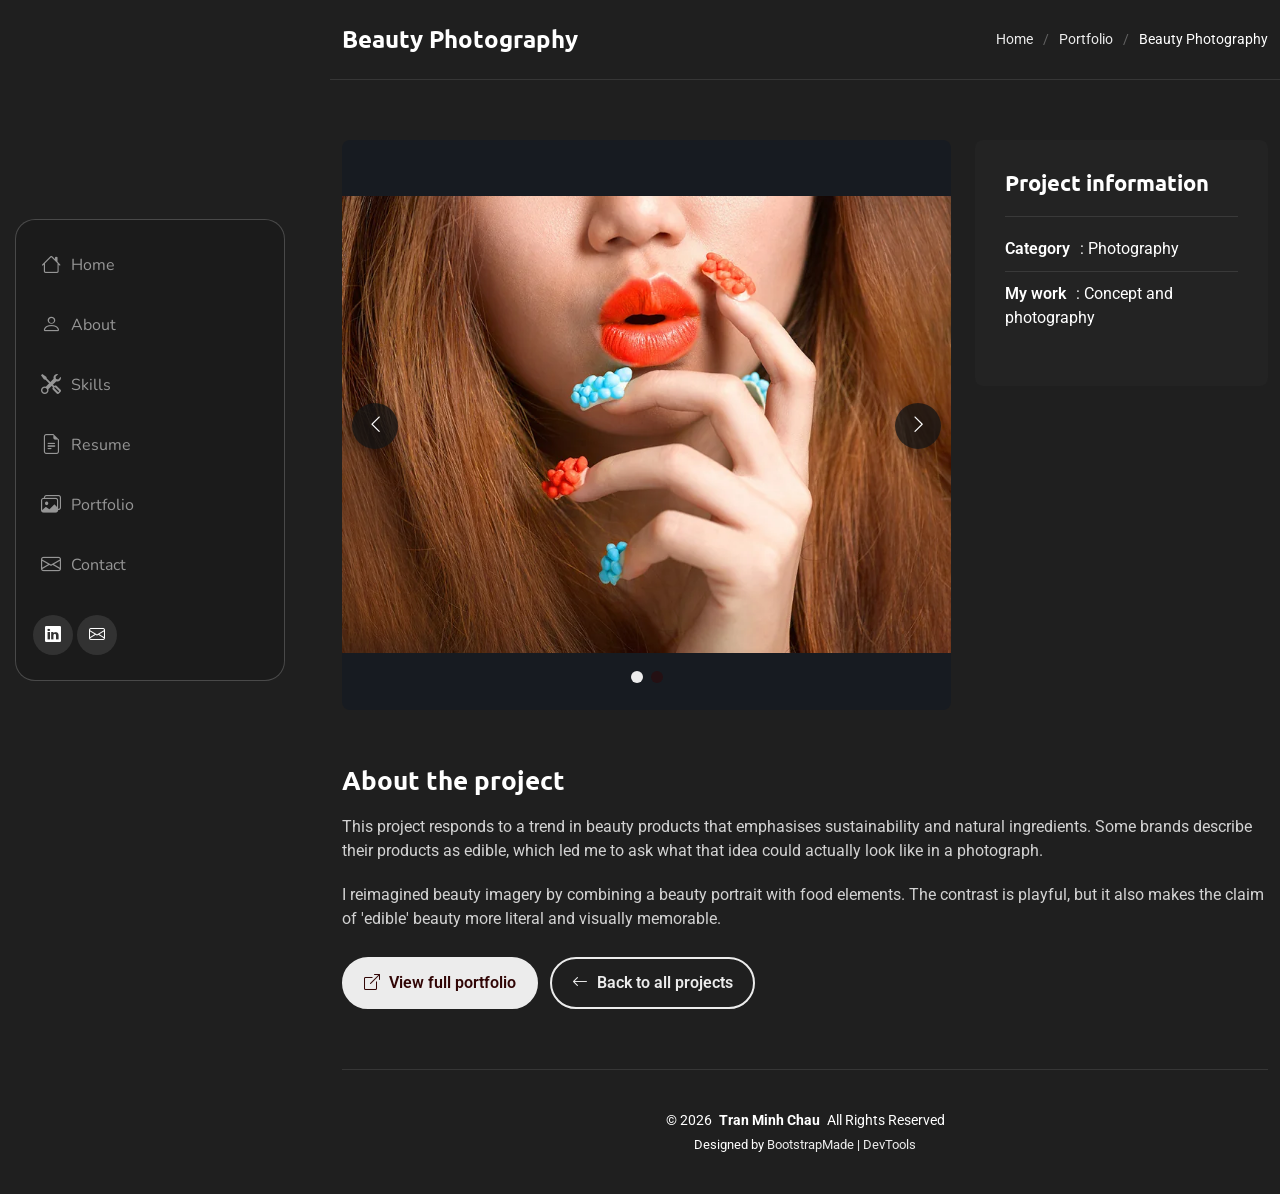
==== project-beauty-photography.html @ 6d49a843 "u" ====
<!DOCTYPE html>

<html lang="en"><head><meta charset="utf-8"/><meta content="width=device-width, initial-scale=1" name="viewport"/><meta charset="utf-8"/><meta content="width=device-width, initial-scale=1" name="viewport"/><meta content="Tran Minh Chau — multimedia specialist in video, audio, graphic design and photography." name="description"/><title>Beauty Photography | Tran Minh Chau</title><link href="assets/img/favicon-mc.svg" rel="icon" type="image/svg+xml"/><link href="https://fonts.googleapis.com" rel="preconnect"/><link crossorigin="" href="https://fonts.gstatic.com" rel="preconnect"/><link href="https://fonts.googleapis.com/css2?family=Roboto:wght@300;400;500;700&amp;family=Ubuntu:wght@400;500;700&amp;family=Nunito:wght@400;600;700;800&amp;display=swap" rel="stylesheet"/><link href="assets/vendor/bootstrap/css/bootstrap.min.css" rel="stylesheet"/><link href="assets/vendor/bootstrap-icons/bootstrap-icons.css" rel="stylesheet"/><link href="assets/vendor/aos/aos.css" rel="stylesheet"/><link href="assets/vendor/glightbox/css/glightbox.min.css" rel="stylesheet"/><link href="assets/vendor/swiper/swiper-bundle.min.css" rel="stylesheet"/><link href="assets/css/main.css" rel="stylesheet"/><style>.portfolio-details .portfolio-details-slider img{width:100%;height:min(62vw,570px);aspect-ratio:auto;object-fit:contain;background:#171b21}.portfolio-details .portfolio-info a{overflow-wrap:anywhere}.portfolio-details .project-video{position:relative;width:100%;aspect-ratio:16/9;border:0;border-radius:8px}.portfolio-details .project-actions{display:flex;flex-wrap:wrap;gap:12px;margin-top:26px}.portfolio-details .project-actions a{display:inline-flex;align-items:center;gap:9px;padding:12px 20px;border-radius:50px;border:2px solid var(--accent-color);font-weight:600}.portfolio-details .project-actions a:first-child{background:var(--accent-color);color:var(--contrast-color)}.portfolio-details .project-actions a:hover{transform:translateY(-2px)}.portfolio-details .portfolio-description{margin-top:30px}.portfolio-details .swiper-slide{text-align:center}.portfolio-details .swiper-pagination{position:relative;bottom:auto;margin-top:8px}.portfolio-details .portfolio-info h3{margin-bottom:10px}.page-title .breadcrumbs a{color:var(--accent-color)}</style><style>.portfolio-details .portfolio-details-slider .swiper-button-prev,.portfolio-details .portfolio-details-slider .swiper-button-next{width:46px;height:46px;border:0;border-radius:50%;background:rgba(20,20,20,.8);color:#fff;box-shadow:0 4px 16px rgba(0,0,0,.25);transition:background .2s ease,transform .2s ease}.portfolio-details .portfolio-details-slider .swiper-button-prev:hover,.portfolio-details .portfolio-details-slider .swiper-button-next:hover{background:var(--accent-color);color:var(--contrast-color);transform:scale(1.06)}.portfolio-details .portfolio-details-slider .swiper-button-prev:after,.portfolio-details .portfolio-details-slider .swiper-button-next:after{display:none}.portfolio-details .portfolio-details-slider .swiper-button-prev i,.portfolio-details .portfolio-details-slider .swiper-button-next i{font-size:1.2rem}.portfolio-details .portfolio-details-slider .swiper-button-prev:focus-visible,.portfolio-details .portfolio-details-slider .swiper-button-next:focus-visible{outline:3px solid var(--accent-color);outline-offset:3px}@media(max-width:575px){.portfolio-details .portfolio-details-slider .swiper-button-prev,.portfolio-details .portfolio-details-slider .swiper-button-next{width:38px;height:38px}}</style></head><body class="portfolio-details-page"><header class="header dark-background d-flex flex-column justify-content-center" id="header"><button aria-controls="navmenu" aria-expanded="false" aria-label="Open navigation menu" class="header-toggle d-xl-none bi bi-list" type="button"></button><div class="header-container d-flex flex-column align-items-start"><nav class="navmenu" id="navmenu"><ul><li><a href="index.html#hero"><i class="bi bi-house navicon"></i>Home</a></li><li><a href="index.html#about"><i class="bi bi-person navicon"></i>About</a></li><li><a href="index.html#skills"><i class="bi bi-tools navicon"></i>Skills</a></li><li><a href="index.html#resume"><i class="bi bi-file-earmark-text navicon"></i>Resume</a></li><li><a href="index.html#portfolio"><i class="bi bi-images navicon"></i>Portfolio</a></li><li><a href="index.html#contact"><i class="bi bi-envelope navicon"></i>Contact</a></li></ul></nav><div class="social-links text-center"><a aria-label="LinkedIn" href="https://www.linkedin.com/in/minh-chau-tran-593051b8" rel="noopener noreferrer" target="_blank"><i class="bi bi-linkedin"></i></a><a aria-label="Email" href="mailto:helentranmc@gmail.com"><i class="bi bi-envelope"></i></a></div></div></header><main class="main"><div class="page-title dark-background"><div class="container d-lg-flex justify-content-between align-items-center"><h1 class="mb-2 mb-lg-0">Beauty Photography</h1><nav aria-label="Breadcrumb" class="breadcrumbs"><ol><li><a href="index.html">Home</a></li><li><a href="index.html#portfolio">Portfolio</a></li><li class="current">Beauty Photography</li></ol></nav></div></div><section class="portfolio-details section" id="portfolio-details"><div class="container" data-aos="fade-up"><div class="row gy-4"><div class="col-lg-8"><div class="portfolio-details-slider swiper init-swiper"><script class="swiper-config" type="application/json">{"loop":true,"speed":650,"slidesPerView":1,"pagination":{"el":".swiper-pagination","type":"bullets","clickable":true},"autoplay":{"delay":4500,"disableOnInteraction":false,"pauseOnMouseEnter":true},"navigation":{"nextEl":".swiper-button-next","prevEl":".swiper-button-prev"}}</script><div class="swiper-wrapper align-items-center"><div class="swiper-slide"><img alt="Beauty Photography image 1" loading="lazy" src="assets/img/projects/details/beauty-1.webp"/></div><div class="swiper-slide"><img alt="Beauty Photography image 2" loading="lazy" src="assets/img/projects/details/beauty-2.webp"/></div></div><div class="swiper-pagination"></div><button aria-label="Previous image" class="swiper-button-prev" type="button"><i class="bi bi-chevron-left"></i></button><button aria-label="Next image" class="swiper-button-next" type="button"><i class="bi bi-chevron-right"></i></button></div></div><div class="col-lg-4"><div class="portfolio-info" data-aos="fade-left" data-aos-delay="150"><h3>Project information</h3><ul><li><strong>Category</strong>: Photography</li><li><strong>My work</strong>: Concept and photography</li></ul></div></div><div class="col-lg-12"><div class="portfolio-description" data-aos="fade-up"><h2>About the project</h2><p>This project responds to a trend in beauty products that emphasises sustainability and natural ingredients. Some brands describe their products as edible, which led me to ask what that idea could actually look like in a photograph.</p><p>I reimagined beauty imagery by combining a beauty portrait with food elements. The contrast is playful, but it also makes the claim of 'edible' beauty more literal and visually memorable.</p><div class="project-actions"><a href="https://canva.link/1own71dlj150bth" rel="noopener noreferrer" target="_blank"><i class="bi bi-box-arrow-up-right"></i>View full portfolio</a><a href="index.html#portfolio"><i class="bi bi-arrow-left"></i>Back to all projects</a></div></div></div></div></div></section></main><footer class="footer position-relative" id="footer"><div class="container"><div class="copyright text-center"><p>© <span id="year"></span> <strong class="px-1 sitename">Tran Minh Chau</strong> <span>All Rights Reserved</span></p></div><div class="credits">Designed by <a href="https://bootstrapmade.com/" rel="noopener noreferrer" target="_blank">BootstrapMade</a> | <a href="https://bootstrapmade.com/tools/" rel="noopener noreferrer" target="_blank">DevTools</a></div></div></footer><a class="scroll-top d-flex align-items-center justify-content-center" href="#" id="scroll-top"><i class="bi bi-arrow-up-short"></i></a><div id="preloader"></div><script src="assets/vendor/bootstrap/js/bootstrap.bundle.min.js"></script><script src="assets/vendor/aos/aos.js"></script><script src="assets/vendor/typed.js/typed.umd.js"></script><script src="assets/vendor/purecounter/purecounter_vanilla.js"></script><script src="assets/vendor/waypoints/noframework.waypoints.js"></script><script src="assets/vendor/glightbox/js/glightbox.min.js"></script><script src="assets/vendor/imagesloaded/imagesloaded.pkgd.min.js"></script><script src="assets/vendor/isotope-layout/isotope.pkgd.min.js"></script><script src="assets/vendor/swiper/swiper-bundle.min.js"></script><script src="assets/js/main.js"></script><script>document.getElementById('year').textContent=new Date().getFullYear()</script></body></html>
---- assets/css/main.css ----
/**
* Template Name: SnapFolio
* Template URL: https://bootstrapmade.com/snapfolio-bootstrap-portfolio-template/
* Updated: Jul 21 2025 with Bootstrap v5.3.7
* Author: BootstrapMade.com
* License: https://bootstrapmade.com/license/
*/

/*--------------------------------------------------------------
# Font & Color Variables
# Help: https://bootstrapmade.com/color-system/
--------------------------------------------------------------*/
/* Fonts */
:root {
  --default-font: "Roboto",  system-ui, -apple-system, "Segoe UI", Roboto, "Helvetica Neue", Arial, "Noto Sans", "Liberation Sans", sans-serif, "Apple Color Emoji", "Segoe UI Emoji", "Segoe UI Symbol", "Noto Color Emoji";
  --heading-font: "Ubuntu",  sans-serif;
  --nav-font: "Nunito",  sans-serif;
}

/* Global Colors - The following color variables are used throughout the website. Updating them here will change the color scheme of the entire website */
:root { 
  --background-color: #1f1f1f; /* Background color for the entire website, including individual sections */
  --default-color: #ffffff; /* Default color used for the majority of the text content across the entire website */
  --heading-color: #ffffff; /* Color for headings, subheadings and title throughout the website */
  --accent-color: #ececec; /* Accent color that represents your brand on the website. It's used for buttons, links, and other elements that need to stand out */
  --surface-color: #232323; /* The surface color is used as a background of boxed elements within sections, such as cards, icon boxes, or other elements that require a visual separation from the global background. */
  --contrast-color: #310606; /* Contrast color for text, ensuring readability against backgrounds of accent, heading, or default colors. */
}

/* Nav Menu Colors - The following color variables are used specifically for the navigation menu. They are separate from the global colors to allow for more customization options */
:root {
  --nav-color: rgba(236, 236, 236, 0.59);  /* The default color of the main navmenu links */
  --nav-hover-color: #ffffff; /* Applied to main navmenu links when they are hovered over or active */
  --nav-mobile-background-color: #393939; /* Used as the background color for mobile navigation menu */
  --nav-dropdown-background-color: #393939; /* Used as the background color for dropdown items that appear when hovering over primary navigation items */
  --nav-dropdown-color: #ffffff; /* Used for navigation links of the dropdown items in the navigation menu. */
  --nav-dropdown-hover-color: #ececec; /* Similar to --nav-hover-color, this color is applied to dropdown navigation links when they are hovered over. */
}

/* Color Presets - These classes override global colors when applied to any section or element, providing reuse of the sam color scheme. */

.light-background {
  --background-color: #2c2c2c;
  --surface-color: #323232;
}

.dark-background {
  --background-color: #040b14;
  --default-color: #ffffff;
  --heading-color: #ffffff;
  --surface-color: #151f2b;
  --contrast-color: #ffffff;
}

/* Smooth scroll */
:root {
  scroll-behavior: smooth;
}

/*--------------------------------------------------------------
# General Styling & Shared Classes
--------------------------------------------------------------*/
body {
  color: var(--default-color);
  background-color: var(--background-color);
  font-family: var(--default-font);
}

a {
  color: var(--accent-color);
  text-decoration: none;
  transition: 0.3s;
}

a:hover {
  color: color-mix(in srgb, var(--accent-color), transparent 25%);
  text-decoration: none;
}

h1,
h2,
h3,
h4,
h5,
h6 {
  color: var(--heading-color);
  font-family: var(--heading-font);
}

/* PHP Email Form Messages
------------------------------*/
.php-email-form .error-message {
  display: none;
  background: #df1529;
  color: #ffffff;
  text-align: left;
  padding: 15px;
  margin-bottom: 24px;
  font-weight: 600;
}

.php-email-form .sent-message {
  display: none;
  color: #ffffff;
  background: #059652;
  text-align: center;
  padding: 15px;
  margin-bottom: 24px;
  font-weight: 600;
}

.php-email-form .loading {
  display: none;
  background: var(--surface-color);
  text-align: center;
  padding: 15px;
  margin-bottom: 24px;
}

.php-email-form .loading:before {
  content: "";
  display: inline-block;
  border-radius: 50%;
  width: 24px;
  height: 24px;
  margin: 0 10px -6px 0;
  border: 3px solid var(--accent-color);
  border-top-color: var(--surface-color);
  animation: php-email-form-loading 1s linear infinite;
}

@keyframes php-email-form-loading {
  0% {
    transform: rotate(0deg);
  }

  100% {
    transform: rotate(360deg);
  }
}

/*--------------------------------------------------------------
# Global Header
--------------------------------------------------------------*/
.header {
  --background-color: #1b1b1b;
  --contrast-color: #444444;
  color: var(--default-color);
  position: fixed;
  top: 0;
  left: 0;
  bottom: 0;
  padding: 0 15px;
  width: 300px;
  transition: all ease-in-out 0.3s;
  overflow-y: auto;
  z-index: 997;
}

.header .header-container {
  border-radius: 20px;
  padding: 15px;
  background-color: var(--background-color);
  border: 1px solid color-mix(in srgb, var(--default-color), transparent 80%);
}

.header .social-links {
  margin: 0 0 10px 0;
}

.header .social-links a {
  font-size: 16px;
  display: inline-flex;
  align-items: center;
  justify-content: center;
  background: color-mix(in srgb, var(--default-color), transparent 90%);
  color: var(--default-color);
  margin: 0 2px;
  border-radius: 50%;
  text-align: center;
  width: 40px;
  height: 40px;
  transition: 0.3s;
}

.header .social-links a:hover {
  color: var(--contrast-color);
  background: var(--accent-color);
}

@media (min-width: 1200px) {

  .header~main,
  .header~#footer {
    margin-left: 330px;
  }
}

@media (max-width: 1199px) {
  .header {
    left: -100%;
  }
}

.header.header-show {
  left: 0;
}

.header .header-toggle {
  color: var(--contrast-color);
  background-color: var(--accent-color);
  font-size: 22px;
  display: flex;
  align-items: center;
  justify-content: center;
  width: 40px;
  height: 40px;
  border-radius: 50%;
  cursor: pointer;
  position: fixed;
  top: 15px;
  right: 15px;
  z-index: 9999;
  transition: background-color 0.3s;
}

.header .header-toggle:hover {
  color: var(--contrast-color);
  background-color: color-mix(in srgb, var(--accent-color) 90%, white 15%);
}

/*--------------------------------------------------------------
# Navigation Menu
--------------------------------------------------------------*/
.mobile-nav-toggle {
  display: none;
}

.navmenu {
  padding: 0;
  z-index: 9997;
  width: 100%;
}

.navmenu ul {
  list-style: none;
  padding: 0 0 20px 0;
  margin: 0;
}

.navmenu a,
.navmenu a:focus {
  color: var(--nav-color);
  padding: 15px 10px;
  font-family: var(--nav-font);
  font-size: 16px;
  font-weight: 400;
  display: flex;
  align-items: center;
  white-space: nowrap;
  transition: 0.3s;
  width: 100%;
}

.navmenu a .navicon,
.navmenu a:focus .navicon {
  font-size: 20px;
  margin-right: 10px;
}

.navmenu a .toggle-dropdown,
.navmenu a:focus .toggle-dropdown {
  font-size: 12px;
  line-height: 0;
  margin-left: auto;
  width: 30px;
  height: 30px;
  display: flex;
  align-items: center;
  justify-content: center;
  border-radius: 50%;
  transition: 0.3s;
  flex-shrink: 0;
  background-color: color-mix(in srgb, var(--accent-color), transparent 90%);
}

.navmenu a .toggle-dropdown:hover,
.navmenu a:focus .toggle-dropdown:hover {
  background-color: var(--accent-color);
  color: var(--contrast-color);
}

.navmenu a:hover,
.navmenu .active,
.navmenu .active:focus {
  color: var(--nav-hover-color);
}

.navmenu a:hover .navicon,
.navmenu .active .navicon,
.navmenu .active:focus .navicon {
  color: var(--accent-color);
}

.navmenu .active .toggle-dropdown,
.navmenu .active:focus .toggle-dropdown {
  background-color: var(--accent-color);
  color: var(--contrast-color);
  transform: rotate(180deg);
}

.navmenu .dropdown {
  display: block;
}

.navmenu .dropdown a,
.navmenu .dropdown a:focus {
  color: --nav-dropdown-color;
}

.navmenu .dropdown a:hover,
.navmenu .dropdown .active,
.navmenu .dropdown .active:focus {
  color: var(--nav-dropdown-hover-color);
}

.navmenu .dropdown ul {
  position: static;
  display: none;
  z-index: 99;
  padding: 5px 10px;
  margin: 5px 10px;
  background-color: var(--nav-dropdown-background-color);
  border: 1px solid color-mix(in srgb, var(--default-color), transparent 90%);
  box-shadow: none;
  transition: all 0.5s ease-in-out;
}

.navmenu .dropdown ul ul {
  background-color: rgba(33, 37, 41, 0.1);
}

.navmenu .dropdown>.dropdown-active {
  display: block;
  background-color: rgba(33, 37, 41, 0.03);
}

/*--------------------------------------------------------------
# Global Footer
--------------------------------------------------------------*/
.footer {
  color: var(--default-color);
  background-color: var(--background-color);
  font-size: 14px;
  padding: 0 0 40px 0;
  position: relative;
}

.footer .copyright {
  padding-top: 40px;
  border-top: 1px solid color-mix(in srgb, var(--default-color), transparent 90%);
}

.footer .copyright p {
  margin-bottom: 0;
}

.footer .credits {
  margin-top: 4px;
  font-size: 13px;
  text-align: center;
}

/*--------------------------------------------------------------
# Preloader
--------------------------------------------------------------*/
#preloader {
  position: fixed;
  inset: 0;
  z-index: 999999;
  overflow: hidden;
  background: var(--background-color);
  transition: all 0.6s ease-out;
}

#preloader:before {
  content: "";
  position: fixed;
  top: calc(50% - 30px);
  left: calc(50% - 30px);
  border: 6px solid #ffffff;
  border-color: var(--accent-color) transparent var(--accent-color) transparent;
  border-radius: 50%;
  width: 60px;
  height: 60px;
  animation: animate-preloader 1.5s linear infinite;
}

@keyframes animate-preloader {
  0% {
    transform: rotate(0deg);
  }

  100% {
    transform: rotate(360deg);
  }
}

/*--------------------------------------------------------------
# Scroll Top Button
--------------------------------------------------------------*/
.scroll-top {
  position: fixed;
  visibility: hidden;
  opacity: 0;
  right: 15px;
  bottom: -15px;
  z-index: 99999;
  background-color: var(--accent-color);
  width: 44px;
  height: 44px;
  border-radius: 50px;
  transition: all 0.4s;
}

.scroll-top i {
  font-size: 24px;
  color: var(--contrast-color);
  line-height: 0;
}

.scroll-top:hover {
  background-color: color-mix(in srgb, var(--accent-color), transparent 20%);
  color: var(--contrast-color);
}

.scroll-top.active {
  visibility: visible;
  opacity: 1;
  bottom: 15px;
}

/*--------------------------------------------------------------
# Disable aos animation delay on mobile devices
--------------------------------------------------------------*/
@media screen and (max-width: 768px) {
  [data-aos-delay] {
    transition-delay: 0 !important;
  }
}

/*--------------------------------------------------------------
# Global Page Titles & Breadcrumbs
--------------------------------------------------------------*/
.page-title {
  color: var(--default-color);
  padding: 25px 0 0 0;
  position: relative;
}

.page-title .container {
  border-bottom: 1px solid color-mix(in srgb, var(--default-color), transparent 90%);
  padding-bottom: 25px;
}

.page-title h1 {
  font-size: 24px;
  font-weight: 700;
}

.page-title .breadcrumbs ol {
  display: flex;
  flex-wrap: wrap;
  list-style: none;
  padding: 0;
  margin: 0;
  font-size: 14px;
  font-weight: 400;
}

.page-title .breadcrumbs ol li+li {
  padding-left: 10px;
}

.page-title .breadcrumbs ol li+li::before {
  content: "/";
  display: inline-block;
  padding-right: 10px;
  color: color-mix(in srgb, var(--default-color), transparent 70%);
}

/*--------------------------------------------------------------
# Global Sections
--------------------------------------------------------------*/
section,
.section {
  color: var(--default-color);
  background-color: var(--background-color);
  padding: 60px 0;
  overflow: clip;
}

/*--------------------------------------------------------------
# Global Section Titles
--------------------------------------------------------------*/
.section-title {
  text-align: center;
  padding-bottom: 60px;
  position: relative;
}

.section-title h2 {
  font-size: 32px;
  font-weight: 700;
  position: relative;
}

.section-title h2:before,
.section-title h2:after {
  content: "";
  width: 50px;
  height: 2px;
  background: var(--accent-color);
  display: inline-block;
}

.section-title h2:before {
  margin: 0 15px 10px 0;
}

.section-title h2:after {
  margin: 0 0 10px 15px;
}

.section-title p {
  margin-bottom: 0;
}

/*--------------------------------------------------------------
# Hero Section
--------------------------------------------------------------*/
.hero {
  min-height: 100vh;
  position: relative;
  overflow: hidden;
  display: flex;
  align-items: center;
}

.hero .background-elements {
  position: absolute;
  top: 0;
  left: 0;
  width: 100%;
  height: 100%;
  z-index: 1;
  overflow: hidden;
}

.hero .background-elements .bg-circle {
  position: absolute;
  border-radius: 50%;
  background: linear-gradient(45deg, color-mix(in srgb, var(--accent-color), transparent 90%), color-mix(in srgb, var(--accent-color), transparent 95%));
  animation: float 6s ease-in-out infinite;
}

.hero .background-elements .bg-circle.circle-1 {
  width: 300px;
  height: 300px;
  top: 10%;
  right: 10%;
  animation-delay: 0s;
}

.hero .background-elements .bg-circle.circle-2 {
  width: 200px;
  height: 200px;
  bottom: 20%;
  left: 5%;
  animation-delay: 2s;
}

.hero .hero-content {
  position: relative;
  width: 100%;
  z-index: 2;
}

.hero .container {
  position: relative;
  z-index: 3;
}

.hero .hero-text h1 {
  font-size: 72px;
  font-weight: 800;
  line-height: 1.1;
  margin-bottom: 15px;
  color: var(--heading-color);
}

.hero .hero-text h1 .accent-text {
  color: var(--accent-color);
  position: relative;
}

.hero .hero-text h1 .accent-text::after {
  content: "";
  position: absolute;
  bottom: -5px;
  left: 0;
  width: 100%;
  height: 3px;
  background: linear-gradient(90deg, var(--accent-color), color-mix(in srgb, var(--accent-color), transparent 50%));
}

.hero .hero-text h2 {
  font-size: 32px;
  font-weight: 600;
  color: var(--heading-color);
  margin-bottom: 10px;
}

.hero .hero-text .lead {
  font-size: 24px;
  margin-bottom: 20px;
  color: var(--default-color);
}

.hero .hero-text .lead span {
  color: var(--accent-color);
  font-weight: 600;
  border-bottom: 2px solid var(--accent-color);
  padding-bottom: 2px;
}

.hero .hero-text .description {
  font-size: 18px;
  line-height: 1.6;
  color: color-mix(in srgb, var(--default-color), transparent 20%);
  margin-bottom: 40px;
  max-width: 500px;
}

.hero .hero-actions {
  display: flex;
  gap: 20px;
  margin-bottom: 40px;
  flex-wrap: wrap;
}

.hero .hero-actions .btn {
  padding: 14px 30px;
  font-size: 16px;
  font-weight: 600;
  border-radius: 50px;
  text-decoration: none;
  transition: all 0.3s ease;
  border: 2px solid;
}

.hero .hero-actions .btn.btn-primary {
  background-color: var(--accent-color);
  color: var(--contrast-color);
  border-color: var(--accent-color);
}

.hero .hero-actions .btn.btn-primary:hover {
  background-color: color-mix(in srgb, var(--accent-color), black 10%);
  transform: translateY(-2px);
  box-shadow: 0 8px 25px color-mix(in srgb, var(--accent-color), transparent 70%);
}

.hero .hero-actions .btn.btn-outline {
  background-color: transparent;
  color: var(--accent-color);
  border-color: var(--accent-color);
}

.hero .hero-actions .btn.btn-outline:hover {
  background-color: var(--accent-color);
  color: var(--contrast-color);
  transform: translateY(-2px);
}

.hero .social-links {
  display: flex;
  gap: 20px;
}

.hero .social-links a {
  width: 50px;
  height: 50px;
  display: flex;
  align-items: center;
  justify-content: center;
  background-color: var(--surface-color);
  color: color-mix(in srgb, var(--default-color), transparent 40%);
  border-radius: 50%;
  font-size: 20px;
  transition: all 0.3s ease;
}

.hero .social-links a:hover {
  color: var(--contrast-color);
  background-color: var(--accent-color);
  transform: translateY(-3px);
  box-shadow: 0 8px 25px color-mix(in srgb, var(--accent-color), transparent 70%);
}

.hero .hero-visual {
  display: flex;
  justify-content: center;
  align-items: center;
  height: 100%;
}

.hero .hero-visual .profile-container {
  position: relative;
  width: 400px;
  height: 400px;
}

.hero .hero-visual .profile-container .profile-background {
  position: absolute;
  top: 15px;
  left: 15px;
  width: 100%;
  height: 100%;
  background: color-mix(in srgb, var(--accent-color), transparent 90%);
  border-radius: 30px;
  z-index: 1;
}

.hero .hero-visual .profile-container .profile-image {
  position: relative;
  width: 100%;
  height: 100%;
  object-fit: cover;
  border-radius: 30px;
  z-index: 2;
}

@keyframes float {

  0%,
  100% {
    transform: translateY(0px);
  }

  50% {
    transform: translateY(-20px);
  }
}

@keyframes floatIcon {

  0%,
  100% {
    transform: translateY(0px) rotate(0deg);
  }

  50% {
    transform: translateY(-10px) rotate(5deg);
  }
}

@media (max-width: 992px) {
  .hero .hero-text {
    text-align: center;
    margin-bottom: 50px;
  }

  .hero .hero-text h1 {
    font-size: 56px;
  }

  .hero .hero-text h2 {
    font-size: 28px;
  }

  .hero .hero-text .lead {
    font-size: 20px;
  }

  .hero .hero-visual .profile-container {
    width: 350px;
    height: 350px;
  }
}

@media (max-width: 768px) {
  .hero .hero-text h1 {
    font-size: 42px;
  }

  .hero .hero-text h2 {
    font-size: 24px;
  }

  .hero .hero-text .lead {
    font-size: 18px;
  }

  .hero .hero-text .description {
    font-size: 16px;
  }

  .hero .hero-actions {
    justify-content: center;
  }

  .hero .hero-actions .btn {
    padding: 12px 25px;
    font-size: 14px;
  }

  .hero .hero-visual .profile-container {
    width: 300px;
    height: 300px;
  }

  .hero .background-elements .bg-circle.circle-1 {
    width: 200px;
    height: 200px;
  }

  .hero .background-elements .bg-circle.circle-2 {
    width: 150px;
    height: 150px;
  }

  .hero .background-elements .bg-circle.circle-3 {
    width: 100px;
    height: 100px;
  }
}

/*--------------------------------------------------------------
# About Section
--------------------------------------------------------------*/
.about .profile-card {
  background: linear-gradient(135deg, var(--surface-color) 0%, color-mix(in srgb, var(--surface-color), var(--accent-color) 5%) 100%);
  border-radius: 2rem;
  padding: 2.5rem;
  text-align: center;
  box-shadow: 0 20px 40px rgba(0, 0, 0, 0.08);
  border: 1px solid color-mix(in srgb, var(--accent-color), transparent 90%);
  position: relative;
  overflow: hidden;
}

.about .profile-card::before {
  content: "";
  position: absolute;
  top: 0;
  left: 0;
  right: 0;
  height: 4px;
  background: linear-gradient(90deg, var(--accent-color), color-mix(in srgb, var(--accent-color), var(--heading-color) 30%));
}

@media (max-width: 991px) {
  .about .profile-card {
    margin-bottom: 3rem;
  }
}

.about .profile-header {
  position: relative;
  margin-bottom: 2rem;
}

.about .profile-header .profile-image {
  width: 160px;
  height: 160px;
  margin: 0 auto 1.5rem;
  border-radius: 50%;
  overflow: hidden;
  border: 4px solid var(--accent-color);
  box-shadow: 0 10px 30px rgba(0, 0, 0, 0.15);
}

.about .profile-header .profile-image img {
  width: 100%;
  height: 100%;
  object-fit: cover;
}

.about .profile-header .profile-badge {
  position: absolute;
  bottom: 20px;
  right: calc(50% - 65px);
  width: 32px;
  height: 32px;
  background-color: var(--accent-color);
  border-radius: 50%;
  display: flex;
  align-items: center;
  justify-content: center;
  border: 3px solid var(--surface-color);
}

.about .profile-header .profile-badge i {
  color: var(--contrast-color);
  font-size: 14px;
}

.about .profile-content h3 {
  font-size: 1.5rem;
  font-weight: 700;
  margin-bottom: 0.5rem;
  color: var(--heading-color);
}

.about .profile-content .profession {
  color: var(--accent-color);
  font-weight: 500;
  margin-bottom: 2rem;
}

.about .contact-links {
  display: flex;
  flex-direction: column;
  gap: 1rem;
}

.about .contact-links .contact-item {
  display: flex;
  align-items: center;
  gap: 0.75rem;
  padding: 0.75rem 1rem;
  background-color: color-mix(in srgb, var(--surface-color), var(--background-color) 50%);
  border-radius: 0.75rem;
  text-decoration: none;
  color: var(--default-color);
  transition: all 0.3s;
  border: 1px solid color-mix(in srgb, var(--default-color), transparent 90%);
}

.about .contact-links .contact-item:hover {
  background-color: var(--accent-color);
  color: var(--contrast-color);
  transform: translateY(-2px);
  box-shadow: 0 5px 20px color-mix(in srgb, var(--accent-color), transparent 70%);
}

.about .contact-links .contact-item i {
  font-size: 1rem;
  width: 18px;
}

.about .about-content {
  padding-left: 3rem;
}

@media (max-width: 991px) {
  .about .about-content {
    padding-left: 0;
  }
}

.about .about-content .section-header {
  margin-bottom: 2rem;
}

.about .about-content .section-header .badge-text {
  display: inline-block;
  background: linear-gradient(135deg, var(--accent-color), color-mix(in srgb, var(--accent-color), var(--heading-color) 20%));
  color: var(--contrast-color);
  padding: 0.5rem 1.5rem;
  border-radius: 2rem;
  font-size: 0.875rem;
  font-weight: 600;
  letter-spacing: 0.5px;
  margin-bottom: 1.5rem;
}

.about .about-content .section-header h2 {
  font-size: 2.25rem;
  font-weight: 700;
  line-height: 1.3;
  margin: 0;
}

@media (max-width: 768px) {
  .about .about-content .section-header h2 {
    font-size: 1.875rem;
  }
}

.about .about-content .description {
  margin-bottom: 2.5rem;
}

.about .about-content .description p {
  font-size: 1.1rem;
  line-height: 1.7;
  color: color-mix(in srgb, var(--default-color), transparent 20%);
  margin-bottom: 1.5rem;
}

.about .about-content .description p:last-child {
  margin-bottom: 0;
}

.about .stats-grid {
  display: grid;
  grid-template-columns: repeat(3, 1fr);
  gap: 2rem;
  margin-bottom: 2.5rem;
  padding: 2rem;
  background-color: var(--surface-color);
  border-radius: 1.5rem;
  box-shadow: 0 10px 30px rgba(0, 0, 0, 0.05);
}

@media (max-width: 768px) {
  .about .stats-grid {
    grid-template-columns: 1fr;
    gap: 1.5rem;
    text-align: center;
  }
}

.about .stats-grid .stat-item {
  text-align: center;
}

.about .stats-grid .stat-item .stat-number {
  font-size: 2rem;
  font-weight: 700;
  color: var(--accent-color);
  display: block;
  margin-bottom: 0.5rem;
}

.about .stats-grid .stat-item .stat-label {
  font-size: 0.875rem;
  color: color-mix(in srgb, var(--default-color), transparent 40%);
  font-weight: 500;
}

.about .details-grid {
  margin-bottom: 2.5rem;
}

.about .details-grid .detail-row {
  display: grid;
  grid-template-columns: 1fr 1fr;
  gap: 2rem;
  margin-bottom: 1.5rem;
}

@media (max-width: 768px) {
  .about .details-grid .detail-row {
    grid-template-columns: 1fr;
    gap: 1rem;
  }
}

.about .details-grid .detail-row:last-child {
  margin-bottom: 0;
}

.about .details-grid .detail-item .detail-label {
  display: block;
  font-size: 0.875rem;
  color: color-mix(in srgb, var(--default-color), transparent 50%);
  margin-bottom: 0.5rem;
  font-weight: 500;
}

.about .details-grid .detail-item .detail-value {
  display: block;
  font-weight: 600;
  color: var(--heading-color);
  font-size: 1rem;
}

.about .cta-section {
  display: flex;
  gap: 1rem;
  flex-wrap: wrap;
}

.about .cta-section .btn {
  padding: 0.875rem 2rem;
  border-radius: 0.75rem;
  font-weight: 600;
  text-decoration: none;
  transition: all 0.3s;
  display: inline-flex;
  align-items: center;
  gap: 0.5rem;
  border: 2px solid transparent;
}

.about .cta-section .btn.btn-primary {
  background-color: var(--accent-color);
  color: var(--contrast-color);
}

.about .cta-section .btn.btn-primary:hover {
  background-color: color-mix(in srgb, var(--accent-color), black 15%);
  transform: translateY(-2px);
  box-shadow: 0 10px 30px color-mix(in srgb, var(--accent-color), transparent 60%);
}

.about .cta-section .btn.btn-outline {
  background-color: transparent;
  color: var(--default-color);
  border-color: color-mix(in srgb, var(--default-color), transparent 70%);
}

.about .cta-section .btn.btn-outline:hover {
  border-color: var(--accent-color);
  transform: translateY(-2px);
}

/*--------------------------------------------------------------
# Stats Section
--------------------------------------------------------------*/
.stats .stats-wrapper {
  display: grid;
  grid-template-columns: repeat(4, 1fr);
  gap: 20px;
}

@media (max-width: 992px) {
  .stats .stats-wrapper {
    grid-template-columns: repeat(2, 1fr);
  }
}

@media (max-width: 576px) {
  .stats .stats-wrapper {
    grid-template-columns: 1fr;
  }
}

.stats .stats-item {
  background: linear-gradient(135deg, color-mix(in srgb, var(--surface-color), transparent 5%), var(--surface-color));
  border-radius: 15px;
  padding: 40px 20px;
  text-align: center;
  position: relative;
  transition: transform 0.3s ease, box-shadow 0.3s ease;
  box-shadow: 0 10px 30px rgba(0, 0, 0, 0.05);
  overflow: hidden;
}

.stats .stats-item:hover {
  transform: translateY(-10px);
  box-shadow: 0 15px 35px rgba(0, 0, 0, 0.1);
}

.stats .stats-item:hover .icon-wrapper {
  transform: scale(1.1);
}

.stats .stats-item:nth-child(1) .icon-wrapper {
  background-color: color-mix(in srgb, var(--accent-color), transparent 85%);
}

.stats .stats-item:nth-child(1) .icon-wrapper i {
  color: color-mix(in srgb, var(--accent-color), transparent 10%);
}

.stats .stats-item:nth-child(2) .icon-wrapper {
  background-color: color-mix(in srgb, #ff7e00, transparent 85%);
}

.stats .stats-item:nth-child(2) .icon-wrapper i {
  color: color-mix(in srgb, #ff7e00, transparent 10%);
}

.stats .stats-item:nth-child(3) .icon-wrapper {
  background-color: color-mix(in srgb, #00c875, transparent 85%);
}

.stats .stats-item:nth-child(3) .icon-wrapper i {
  color: color-mix(in srgb, #00c875, transparent 10%);
}

.stats .stats-item:nth-child(4) .icon-wrapper {
  background-color: color-mix(in srgb, #e83e8c, transparent 85%);
}

.stats .stats-item:nth-child(4) .icon-wrapper i {
  color: color-mix(in srgb, #e83e8c, transparent 10%);
}

.stats .stats-item .icon-wrapper {
  width: 80px;
  height: 80px;
  border-radius: 50%;
  display: flex;
  align-items: center;
  justify-content: center;
  margin: 0 auto 20px;
  transition: transform 0.3s ease;
}

.stats .stats-item .icon-wrapper i {
  font-size: 36px;
}

.stats .stats-item span {
  display: block;
  font-size: 48px;
  font-weight: 700;
  color: var(--heading-color);
  margin-bottom: 10px;
  line-height: 1;
  font-family: var(--heading-font);
}

.stats .stats-item p {
  color: var(--default-color);
  font-size: 18px;
  margin: 0;
  font-weight: 500;
  font-family: var(--heading-font);
  opacity: 0.8;
}

/*--------------------------------------------------------------
# Skills Section
--------------------------------------------------------------*/
.skills .skills-category {
  background-color: var(--surface-color);
  padding: 30px;
  border-radius: 8px;
  box-shadow: 0 0 20px rgba(0, 0, 0, 0.05);
  height: 100%;
  transition: transform 0.3s;
}

.skills .skills-category:hover {
  transform: translateY(-5px);
}

.skills .skills-category h3 {
  font-size: 24px;
  margin-bottom: 25px;
  position: relative;
  padding-bottom: 15px;
}

.skills .skills-category h3:after {
  content: "";
  position: absolute;
  bottom: 0;
  left: 0;
  width: 50px;
  height: 2px;
  background-color: var(--accent-color);
}

.skills .skill-item {
  margin-bottom: 25px;
}

.skills .skill-item:last-child {
  margin-bottom: 0;
}

.skills .skill-item h4 {
  font-size: 16px;
  margin-bottom: 8px;
}

.skills .skill-item .skill-percentage {
  font-size: 14px;
  color: color-mix(in srgb, var(--heading-color), transparent 30%);
}

.skills .skill-item .progress {
  height: 8px;
  background-color: color-mix(in srgb, var(--accent-color), transparent 90%);
  border-radius: 20px;
  overflow: hidden;
  position: relative;
}

.skills .skill-item .progress .progress-bar {
  background-color: var(--accent-color);
  transition: width 1.5s ease-in-out;
  width: 0;
  height: 100%;
  border-radius: 20px;
}

.skills .skill-item .skill-tooltip {
  font-size: 14px;
  color: color-mix(in srgb, var(--default-color), transparent 30%);
  margin-top: 8px;
  opacity: 0;
  transform: translateY(-5px);
  transition: all 0.3s;
}

.skills .skill-item:hover .skill-tooltip {
  opacity: 1;
  transform: translateY(0);
}

.skills .skill-box {
  background-color: var(--surface-color);
  padding: 25px 20px;
  border-radius: 8px;
  text-align: center;
  transition: all 0.3s;
  height: 100%;
  position: relative;
  overflow: hidden;
  box-shadow: 0 0 15px rgba(0, 0, 0, 0.05);
}

.skills .skill-box:hover {
  transform: translateY(-5px);
}

.skills .skill-box:hover i {
  color: var(--accent-color);
  transform: scale(1.1);
}

.skills .skill-box:hover .skill-tooltip {
  opacity: 1;
  transform: translateY(0);
}

.skills .skill-box i {
  font-size: 36px;
  color: color-mix(in srgb, var(--accent-color), transparent 20%);
  margin-bottom: 15px;
  display: inline-block;
  transition: all 0.3s;
}

.skills .skill-box h4 {
  font-size: 18px;
  margin-bottom: 10px;
}

.skills .skill-box .skill-tooltip {
  font-size: 14px;
  color: color-mix(in srgb, var(--default-color), transparent 30%);
  opacity: 0;
  transform: translateY(5px);
  transition: all 0.3s;
}

@media (max-width: 991.98px) {
  .skills .skills-category {
    margin-bottom: 30px;
  }

  .skills .skills-category:last-child {
    margin-bottom: 0;
  }
}

@media (max-width: 767.98px) {
  .skills .skill-box {
    margin-bottom: 20px;
  }

  .skills .skill-box:last-child {
    margin-bottom: 0;
  }
}

/*--------------------------------------------------------------
# Resume Section
--------------------------------------------------------------*/
.resume .resume-side {
  background-color: var(--surface-color);
  padding: 2rem;
  border-radius: 10px;
  box-shadow: 0 0 20px rgba(0, 0, 0, 0.1);
  height: 100%;
}

.resume .resume-side .profile-img {
  text-align: center;
}

.resume .resume-side .profile-img img {
  width: 200px;
  height: 200px;
  object-fit: cover;
  border: 5px solid color-mix(in srgb, var(--accent-color), transparent 85%);
  border-radius: 50%;
}

.resume .resume-side h3 {
  font-size: 1.5rem;
  margin-bottom: 1rem;
  color: var(--heading-color);
  font-weight: 600;
}

.resume .resume-side .contact-info li {
  margin-bottom: 1rem;
  color: var(--default-color);
}

.resume .resume-side .contact-info li i {
  width: 25px;
  color: var(--accent-color);
  margin-right: 0.5rem;
}

.resume .resume-side .skill-item {
  margin-bottom: 1.5rem;
}

.resume .resume-side .skill-item span {
  font-size: 0.9rem;
  color: var(--default-color);
}

.resume .resume-side .skill-item .progress {
  height: 8px;
  background-color: color-mix(in srgb, var(--accent-color), transparent 90%);
  border-radius: 4px;
  margin-top: 0.5rem;
}

.resume .resume-side .skill-item .progress .progress-bar {
  background-color: var(--accent-color);
  width: 0;
  transition: width 1s ease;
}

.resume .resume-section {
  margin-bottom: 3rem;
}

.resume .resume-section h3 {
  font-size: 1.75rem;
  margin-bottom: 1.5rem;
  color: var(--heading-color);
  font-weight: 600;
}

.resume .resume-section h3 i {
  color: var(--accent-color);
}

.resume .resume-section .resume-item {
  padding-left: 1.5rem;
  border-left: 2px solid color-mix(in srgb, var(--accent-color), transparent 80%);
  margin-bottom: 2rem;
  position: relative;
}

.resume .resume-section .resume-item:before {
  content: "";
  position: absolute;
  width: 16px;
  height: 16px;
  border-radius: 50%;
  left: -9px;
  top: 0;
  background: var(--accent-color);
}

.resume .resume-section .resume-item h4 {
  font-size: 1.2rem;
  margin-bottom: 0.5rem;
  color: var(--heading-color);
  font-weight: 600;
}

.resume .resume-section .resume-item h5 {
  font-size: 1rem;
  margin-bottom: 0.5rem;
  color: var(--accent-color);
}

.resume .resume-section .resume-item .company {
  font-size: 0.95rem;
  margin-bottom: 1rem;
  color: var(--heading-color);
}

.resume .resume-section .resume-item .company i {
  margin-right: 0.5rem;
}

.resume .resume-section .resume-item ul {
  padding-left: 1.2rem;
}

.resume .resume-section .resume-item ul li {
  margin-bottom: 0.5rem;
  color: var(--default-color);
}

.resume .resume-section .resume-item p {
  color: var(--default-color);
  margin-bottom: 0;
}

@media (max-width: 991.98px) {
  .resume .resume-side {
    margin-bottom: 2rem;
  }
}

/*--------------------------------------------------------------
# Portfolio Section
--------------------------------------------------------------*/
@media (max-width: 991px) {
  .portfolio .filter-sidebar {
    margin-bottom: 30px;
  }
}

.portfolio .filters-wrapper {
  background-color: color-mix(in srgb, var(--surface-color), var(--default-color) 3%);
  padding: 30px;
  border-radius: 10px;
  box-shadow: 0 5px 25px rgba(0, 0, 0, 0.05);
}

@media (max-width: 991px) {
  .portfolio .filters-wrapper {
    padding: 20px;
  }
}

.portfolio .portfolio-filters {
  padding: 0;
  margin: 0;
  list-style: none;
  display: flex;
  flex-direction: column;
  gap: 10px;
}

@media (max-width: 991px) {
  .portfolio .portfolio-filters {
    flex-direction: row;
    flex-wrap: wrap;
    justify-content: center;
  }
}

.portfolio .portfolio-filters li {
  cursor: pointer;
  padding: 12px 20px;
  font-size: 16px;
  font-weight: 500;
  line-height: 1;
  color: var(--default-color);
  transition: all 0.3s ease-in-out;
  border-radius: 6px;
  background: transparent;
  position: relative;
  border-left: 3px solid transparent;
}

@media (max-width: 991px) {
  .portfolio .portfolio-filters li {
    padding: 8px 16px;
    border: 1px solid color-mix(in srgb, var(--accent-color), transparent 80%);
    border-left-width: 3px;
  }
}

.portfolio .portfolio-filters li:hover {
  color: var(--accent-color);
  background-color: color-mix(in srgb, var(--accent-color), transparent 90%);
  border-left-color: color-mix(in srgb, var(--accent-color), transparent 50%);
}

.portfolio .portfolio-filters li.filter-active {
  color: var(--accent-color);
  background-color: color-mix(in srgb, var(--accent-color), transparent 90%);
  border-left-color: var(--accent-color);
  font-weight: 600;
}

.portfolio .portfolio-wrap {
  transition: 0.4s;
  position: relative;
  overflow: hidden;
  border-radius: 12px;
  box-shadow: 0 5px 20px rgba(0, 0, 0, 0.08);
  height: 100%;
}

.portfolio .portfolio-wrap img {
  transition: transform 0.6s cubic-bezier(0.215, 0.61, 0.355, 1);
  width: 100%;
  height: 350px;
  object-fit: cover;
}

.portfolio .portfolio-wrap .portfolio-info {
  position: absolute;
  bottom: 0;
  left: 0;
  right: 0;
  padding: 25px;
  background: linear-gradient(to top, rgba(0, 0, 0, 0.8) 0%, rgba(0, 0, 0, 0.4) 60%, rgba(0, 0, 0, 0) 100%);
  z-index: 3;
  transition: all 0.4s cubic-bezier(0.215, 0.61, 0.355, 1);
  transform: translateY(20px);
  opacity: 0;
}

.portfolio .portfolio-wrap .portfolio-info .content {
  transition: all 0.4s cubic-bezier(0.215, 0.61, 0.355, 1);
  transform: translateY(20px);
}

.portfolio .portfolio-wrap .portfolio-info .category {
  display: inline-block;
  color: var(--accent-color);
  font-size: 14px;
  font-weight: 500;
  text-transform: uppercase;
  letter-spacing: 1px;
  margin-bottom: 8px;
}

.portfolio .portfolio-wrap .portfolio-info h4 {
  font-size: 20px;
  color: var(--contrast-color);
  font-weight: 700;
  margin-bottom: 15px;
}

.portfolio .portfolio-wrap .portfolio-info .portfolio-links {
  display: flex;
  gap: 12px;
}

.portfolio .portfolio-wrap .portfolio-info .portfolio-links a {
  color: var(--contrast-color);
  width: 40px;
  height: 40px;
  display: flex;
  align-items: center;
  justify-content: center;
  background-color: color-mix(in srgb, var(--accent-color), transparent 30%);
  border-radius: 50%;
  font-size: 18px;
  transition: 0.3s;
}

.portfolio .portfolio-wrap .portfolio-info .portfolio-links a:hover {
  background-color: var(--accent-color);
  transform: translateY(-3px);
}

.portfolio .portfolio-wrap:hover {
  transform: translateY(-5px);
}

.portfolio .portfolio-wrap:hover img {
  transform: scale(1.08);
}

.portfolio .portfolio-wrap:hover .portfolio-info {
  transform: translateY(0);
  opacity: 1;
}

.portfolio .portfolio-wrap:hover .portfolio-info .content {
  transform: translateY(0);
}

/*--------------------------------------------------------------
# Services Section
--------------------------------------------------------------*/
.services .service-header {
  margin-bottom: 60px;
}

.services .service-header .service-intro .service-heading {
  font-size: 48px;
  margin-bottom: 0;
  font-weight: 700;
  line-height: 1.2;
  color: var(--heading-color);
}

.services .service-header .service-intro .service-heading div {
  display: block;
  position: relative;
}

.services .service-header .service-intro .service-heading span {
  display: block;
  color: var(--accent-color);
}

@media (max-width: 992px) {
  .services .service-header .service-intro .service-heading {
    font-size: 36px;
  }
}

@media (max-width: 768px) {
  .services .service-header .service-intro .service-heading {
    font-size: 30px;
    margin-bottom: 20px;
  }
}

.services .service-header .service-summary p {
  margin-bottom: 25px;
  color: var(--default-color);
}

.services .service-header .service-summary .service-btn {
  display: inline-flex;
  align-items: center;
  padding: 12px 30px;
  background-color: var(--accent-color);
  color: var(--contrast-color);
  border-radius: 4px;
  font-weight: 500;
  transition: all 0.3s ease;
}

.services .service-header .service-summary .service-btn i {
  margin-left: 10px;
  transition: transform 0.3s ease;
}

.services .service-header .service-summary .service-btn:hover {
  background-color: color-mix(in srgb, var(--accent-color), transparent 15%);
  color: var(--contrast-color);
}

.services .service-header .service-summary .service-btn:hover i {
  transform: translateX(5px);
}

@media (max-width: 992px) {
  .services .service-header .service-summary {
    margin-top: 30px;
  }
}

.services .service-card {
  padding: 40px 40px 40px 40px;
  margin-bottom: 30px;
  border: 2px solid color-mix(in srgb, var(--accent-color), transparent 90%);
  transition: all 0.3s ease;
}

.services .service-card .service-icon {
  margin-bottom: 25px;
  background-color: color-mix(in srgb, var(--accent-color), transparent 90%);
  display: inline-flex;
  align-items: center;
  justify-content: center;
  border-radius: 10px;
  width: 64px;
  height: 64px;
}

.services .service-card .service-icon i {
  font-size: 32px;
  color: var(--accent-color);
  transition: all 0.3s ease;
}

.services .service-card h3 {
  font-size: 28px;
  margin-bottom: 15px;
  font-weight: 700;
}

.services .service-card h3 a {
  color: var(--heading-color);
  transition: color 0.3s ease;
}

.services .service-card h3 a span {
  display: block;
}

.services .service-card h3 a:hover {
  color: var(--accent-color);
}

.services .service-card p {
  color: var(--default-color);
  transition: color 0.3s ease;
  margin-bottom: 0;
}

.services .service-card .card-action {
  position: absolute;
  top: 0;
  right: 0;
  width: 80px;
  height: 80px;
  display: flex;
  align-items: center;
  justify-content: center;
  background-color: var(--accent-color);
  opacity: 0;
  visibility: hidden;
  transform: translateY(20px);
  transition: all 0.3s ease;
}

.services .service-card .card-action i {
  font-size: 24px;
  color: var(--contrast-color);
  transition: transform 0.3s ease;
}

.services .service-card .card-action:hover i {
  transform: rotate(45deg);
}

.services .service-card::before {
  content: "";
  position: absolute;
  top: 0;
  left: 0;
  right: 0;
  bottom: 0;
  background-color: var(--surface-color);
  clip-path: polygon(70% 0, 100% 30%, 100% 100%, 0 100%, 0 0);
  z-index: -1;
  opacity: 0;
  visibility: hidden;
  transition: all 0.3s ease;
}

.services .service-card:hover {
  border-color: transparent;
}

.services .service-card:hover::before {
  opacity: 1;
  visibility: visible;
  background-color: color-mix(in srgb, var(--accent-color), transparent 90%);
}

.services .service-card:hover h3 a {
  color: var(--accent-color);
}

.services .service-card:hover h3 a:hover {
  color: var(--accent-color);
}

.services .service-card:hover p {
  color: color-mix(in srgb, var(--default-color), transparent 20%);
}

.services .service-card:hover .card-action {
  opacity: 1;
  visibility: visible;
  transform: translateY(0);
}

.services .service-card:hover .service-icon i {
  transform: scale(1.1);
}

@media (max-width: 768px) {
  .services .service-card {
    padding: 150px 25px 25px;
  }

  .services .service-card h3 {
    font-size: 24px;
  }

  .services .service-card .service-icon {
    position: absolute;
    top: 40px;
    left: 25px;
  }
}

@media (max-width: 768px) {
  .services {
    padding: 70px 0 50px;
  }
}

/*--------------------------------------------------------------
# Testimonials Section
--------------------------------------------------------------*/
.testimonials .testimonial-masonry {
  display: grid;
  grid-template-columns: repeat(3, 1fr);
  gap: 2rem;
  position: relative;
}

.testimonials .testimonial-masonry::before {
  content: "";
  position: absolute;
  width: 100%;
  height: 100%;
  background: radial-gradient(circle at center, color-mix(in srgb, var(--accent-color), transparent 95%), transparent);
  opacity: 0.5;
  z-index: -1;
}

.testimonials .testimonial-item:nth-child(3n-1) {
  margin-top: 3rem;
}

.testimonials .testimonial-item:nth-child(3n) {
  margin-top: 1.5rem;
}

.testimonials .testimonial-item.highlight .testimonial-content {
  background-color: color-mix(in srgb, var(--accent-color), transparent 92%);
  border: 1px solid color-mix(in srgb, var(--accent-color), transparent 70%);
}

.testimonials .testimonial-item.highlight .testimonial-content .quote-pattern {
  background-color: color-mix(in srgb, var(--accent-color), transparent 85%);
}

.testimonials .testimonial-item.highlight .testimonial-content .quote-pattern i {
  color: var(--accent-color);
}

.testimonials .testimonial-content {
  background-color: var(--surface-color);
  border-radius: 20px;
  padding: 2rem;
  position: relative;
  transition: all 0.3s ease;
  border: 1px solid color-mix(in srgb, var(--default-color), transparent 92%);
}

.testimonials .testimonial-content:hover {
  transform: translateY(-5px);
}

.testimonials .testimonial-content p {
  font-size: 1rem;
  line-height: 1.7;
  margin: 1.5rem 0;
  position: relative;
}

.testimonials .quote-pattern {
  position: absolute;
  top: -1.25rem;
  left: 2rem;
  width: 2.5rem;
  height: 2.5rem;
  background-color: var(--surface-color);
  border-radius: 50%;
  display: flex;
  align-items: center;
  justify-content: center;
  border: 1px solid color-mix(in srgb, var(--default-color), transparent 92%);
}

.testimonials .quote-pattern i {
  font-size: 1.25rem;
  color: var(--accent-color);
}

.testimonials .client-info {
  display: flex;
  align-items: center;
  gap: 1rem;
  margin-top: 1.5rem;
  padding-top: 1.5rem;
  border-top: 1px solid color-mix(in srgb, var(--default-color), transparent 92%);
}

.testimonials .client-image {
  width: 50px;
  height: 50px;
  border-radius: 50%;
  overflow: hidden;
  flex-shrink: 0;
}

.testimonials .client-image img {
  width: 100%;
  height: 100%;
  object-fit: cover;
}

.testimonials .client-details h3 {
  font-size: 1.125rem;
  margin-bottom: 0.25rem;
}

.testimonials .client-details .position {
  font-size: 0.875rem;
  color: color-mix(in srgb, var(--heading-color), transparent 40%);
}

@media (max-width: 1199.98px) {
  .testimonials .testimonial-masonry {
    grid-template-columns: repeat(2, 1fr);
    gap: 1.5rem;
  }

  .testimonials .testimonial-item:nth-child(3n-1),
  .testimonials .testimonial-item:nth-child(3n) {
    margin-top: 0;
  }

  .testimonials .testimonial-item:nth-child(even) {
    margin-top: 2rem;
  }
}

@media (max-width: 767.98px) {
  .testimonials .testimonial-masonry {
    grid-template-columns: 1fr;
    gap: 2rem;
  }

  .testimonials .testimonial-item:nth-child(even) {
    margin-top: 0;
  }

  .testimonials .testimonial-content {
    padding: 1.5rem;
  }

  .testimonials .testimonial-content p {
    font-size: 0.9375rem;
    margin: 1.25rem 0;
  }

  .testimonials .quote-pattern {
    width: 2.25rem;
    height: 2.25rem;
    top: -1.125rem;
  }

  .testimonials .quote-pattern i {
    font-size: 1.125rem;
  }

  .testimonials .client-info {
    margin-top: 1.25rem;
    padding-top: 1.25rem;
  }

  .testimonials .client-image {
    width: 45px;
    height: 45px;
  }

  .testimonials .client-details h3 {
    font-size: 1rem;
  }

  .testimonials .client-details .position {
    font-size: 0.8125rem;
  }
}

/*--------------------------------------------------------------
# Contact Section
--------------------------------------------------------------*/
.contact .info-box {
  background-color: var(--accent-color);
  color: var(--contrast-color);
  padding: 3rem;
  border-radius: 1rem;
  height: 100%;
}

.contact .info-box h3 {
  color: var(--contrast-color);
  font-size: 2rem;
  margin-bottom: 1rem;
}

@media (max-width: 767.98px) {
  .contact .info-box h3 {
    font-size: 1.75rem;
  }
}

.contact .info-box p {
  opacity: 0.8;
  margin-bottom: 2rem;
}

.contact .info-box a {
  color: var(--contrast-color);
}

@media (max-width: 992px) {
  .contact .info-box {
    padding: 1.5rem;
  }
}

.contact .info-item {
  display: flex;
  gap: 1.5rem;
  margin-bottom: 2rem;
}

.contact .info-item:last-child {
  margin-bottom: 0;
}

.contact .info-item .icon-box {
  width: 3.5rem;
  height: 3.5rem;
  background-color: color-mix(in srgb, var(--contrast-color), transparent 85%);
  border-radius: 50%;
  display: flex;
  align-items: center;
  justify-content: center;
  flex-shrink: 0;
  transition: 0.3s;
}

.contact .info-item .icon-box i {
  font-size: 1.5rem;
  color: var(--contrast-color);
}

.contact .info-item:hover .icon-box {
  background-color: color-mix(in srgb, var(--contrast-color), transparent 70%);
}

.contact .info-item .content h4 {
  color: var(--contrast-color);
  font-size: 1.25rem;
  margin-bottom: 0.5rem;
  font-weight: 700;
}

.contact .info-item .content p {
  margin-bottom: 0.25rem;
  font-size: 0.95rem;
}

.contact .info-item .content p:last-child {
  margin-bottom: 0;
}

.contact .contact-form {
  background-color: var(--surface-color);
  padding: 3rem;
  border-radius: 1rem;
  height: 100%;
  box-shadow: 0 0 25px rgba(0, 0, 0, 0.05);
}

@media (max-width: 992px) {
  .contact .contact-form {
    padding: 1.5rem;
  }
}

.contact .contact-form h3 {
  font-size: 2rem;
  margin-bottom: 1rem;
}

@media (max-width: 768px) {
  .contact .contact-form h3 {
    font-size: 1.75rem;
  }
}

.contact .contact-form p {
  color: color-mix(in srgb, var(--default-color), transparent 25%);
  margin-bottom: 2rem;
}

.contact .contact-form .form-control,
.contact .contact-form .form-select {
  padding: 0.875rem 1.25rem;
  border-color: color-mix(in srgb, var(--default-color), transparent 90%);
  border-radius: 0.5rem;
  background-color: color-mix(in srgb, var(--surface-color) 90%, white 5%);
  color: var(--default-color);
}

.contact .contact-form .form-control:focus,
.contact .contact-form .form-select:focus {
  box-shadow: none;
  border-color: var(--accent-color);
}

.contact .contact-form .form-control::placeholder,
.contact .contact-form .form-select::placeholder {
  color: color-mix(in srgb, var(--default-color), transparent 50%);
}

.contact .contact-form .btn {
  background-color: var(--accent-color);
  color: var(--contrast-color);
  padding: 1rem 2rem;
  border-radius: 2rem;
  display: inline-flex;
  align-items: center;
  gap: 0.5rem;
  transition: 0.3s;
}

.contact .contact-form .btn i {
  font-size: 1.25rem;
}

.contact .contact-form .btn:hover {
  background-color: color-mix(in srgb, var(--accent-color), var(--contrast-color) 20%);
}

/*--------------------------------------------------------------
# Portfolio Details Section
--------------------------------------------------------------*/
.portfolio-details .portfolio-details-slider {
  position: relative;
  overflow: hidden;
  border-radius: 8px;
  box-shadow: 0 0 30px rgba(var(--default-color), 0.1);
}

.portfolio-details .portfolio-details-slider .swiper-wrapper {
  height: auto !important;
}

.portfolio-details .portfolio-details-slider img {
  aspect-ratio: 16/9;
  object-fit: cover;
}

.portfolio-details .portfolio-details-slider .swiper-pagination {
  position: absolute;
  bottom: 20px;
}

.portfolio-details .portfolio-details-slider .swiper-pagination .swiper-pagination-bullet {
  width: 12px;
  height: 12px;
  background-color: var(--contrast-color);
  opacity: 0.5;
  transition: 0.3s;
}

.portfolio-details .portfolio-details-slider .swiper-pagination .swiper-pagination-bullet.swiper-pagination-bullet-active {
  opacity: 1;
  background-color: var(--accent-color);
}

.portfolio-details .portfolio-info {
  padding: 30px;
  background-color: var(--surface-color);
  border-radius: 8px;
  box-shadow: 0 0 30px rgba(var(--default-color), 0.1);
}

.portfolio-details .portfolio-info h3 {
  font-size: 22px;
  font-weight: 700;
  margin-bottom: 20px;
  padding-bottom: 20px;
  border-bottom: 1px solid color-mix(in srgb, var(--default-color), transparent 90%);
}

.portfolio-details .portfolio-info ul {
  padding: 0;
  list-style: none;
}

.portfolio-details .portfolio-info ul li {
  padding: 10px 0;
  border-bottom: 1px solid color-mix(in srgb, var(--default-color), transparent 90%);
}

.portfolio-details .portfolio-info ul li:last-child {
  border-bottom: 0;
}

.portfolio-details .portfolio-info ul li strong {
  font-weight: 600;
  margin-right: 10px;
  color: var(--heading-color);
}

.portfolio-details .portfolio-info ul li a {
  color: var(--accent-color);
  transition: 0.3s;
}

.portfolio-details .portfolio-info ul li a:hover {
  color: color-mix(in srgb, var(--accent-color), transparent 25%);
  text-decoration: underline;
}

.portfolio-details .portfolio-description h2 {
  font-size: 26px;
  font-weight: 700;
  margin-bottom: 20px;
}

.portfolio-details .portfolio-description p {
  padding: 0;
  margin-bottom: 20px;
  color: color-mix(in srgb, var(--default-color), transparent 20%);
}

.portfolio-details .portfolio-description .features h3 {
  font-size: 22px;
  font-weight: 600;
  margin-bottom: 30px;
}

.portfolio-details .portfolio-description .features .feature-item {
  padding: 30px;
  background-color: var(--surface-color);
  border-radius: 8px;
  height: 100%;
  transition: 0.3s;
  box-shadow: 0 0 30px rgba(var(--default-color), 0.1);
}

.portfolio-details .portfolio-description .features .feature-item:hover {
  transform: translateY(-5px);
}

.portfolio-details .portfolio-description .features .feature-item i {
  font-size: 32px;
  color: var(--accent-color);
  margin-bottom: 20px;
  display: inline-block;
}

.portfolio-details .portfolio-description .features .feature-item h4 {
  font-size: 18px;
  font-weight: 600;
  margin-bottom: 15px;
}

.portfolio-details .portfolio-description .features .feature-item p {
  margin: 0;
  font-size: 15px;
}

@media (max-width: 991px) {
  .portfolio-details .portfolio-info {
    margin-top: 20px;
  }
}

@media (max-width: 768px) {
  .portfolio-details .portfolio-description h2 {
    font-size: 24px;
  }
}

/*--------------------------------------------------------------
# Service Details Section
--------------------------------------------------------------*/
.service-details .service-details-slider {
  position: relative;
  overflow: hidden;
  border-radius: 10px;
  z-index: 1;
}

.service-details .service-details-slider .swiper-wrapper {
  height: auto !important;
}

.service-details .service-details-slider .swiper-pagination {
  position: absolute;
  bottom: 20px;
  left: 0;
  right: 0;
  z-index: 2;
}

.service-details .service-details-slider .swiper-pagination .swiper-pagination-bullet {
  width: 10px;
  height: 10px;
  background-color: var(--contrast-color);
  opacity: 0.5;
  transition: 0.3s;
}

.service-details .service-details-slider .swiper-pagination .swiper-pagination-bullet.swiper-pagination-bullet-active {
  opacity: 1;
  width: 20px;
  border-radius: 5px;
}

.service-details .content h3 {
  font-size: 28px;
  font-weight: 700;
  margin-bottom: 20px;
}

.service-details .content p {
  color: color-mix(in srgb, var(--default-color), transparent 20%);
  margin-bottom: 15px;
}

.service-details .content .features .feature-box {
  padding: 20px;
  background: var(--surface-color);
  border-radius: 10px;
  box-shadow: 0 0 20px rgba(0, 0, 0, 0.05);
  height: 100%;
  transition: 0.3s;
}

.service-details .content .features .feature-box:hover {
  transform: translateY(-5px);
}

.service-details .content .features .feature-box i {
  font-size: 24px;
  color: var(--accent-color);
  margin-right: 15px;
}

.service-details .content .features .feature-box h4 {
  font-size: 18px;
  font-weight: 600;
  margin: 0;
}

.service-details .service-info {
  background: var(--surface-color);
  padding: 30px;
  border-radius: 10px;
  box-shadow: 0 0 20px rgba(0, 0, 0, 0.05);
}

.service-details .service-info h4 {
  font-size: 22px;
  font-weight: 700;
  margin-bottom: 25px;
  padding-bottom: 15px;
  border-bottom: 2px solid color-mix(in srgb, var(--accent-color), transparent 85%);
}

.service-details .service-info .info-item {
  margin-bottom: 25px;
}

.service-details .service-info .info-item:last-child {
  margin-bottom: 0;
}

.service-details .service-info .info-item i {
  font-size: 24px;
  color: var(--accent-color);
  margin-bottom: 10px;
}

.service-details .service-info .info-item h5 {
  font-size: 16px;
  font-weight: 600;
  margin-bottom: 5px;
}

.service-details .service-info .info-item p {
  color: color-mix(in srgb, var(--default-color), transparent 20%);
  margin: 0;
}

.service-details .related-services {
  background: var(--surface-color);
  padding: 30px;
  border-radius: 10px;
  box-shadow: 0 0 20px rgba(0, 0, 0, 0.05);
}

.service-details .related-services h4 {
  font-size: 22px;
  font-weight: 700;
  margin-bottom: 25px;
  padding-bottom: 15px;
  border-bottom: 2px solid color-mix(in srgb, var(--accent-color), transparent 85%);
}

.service-details .related-services .service-item {
  margin-bottom: 25px;
  padding-bottom: 25px;
  border-bottom: 1px solid color-mix(in srgb, var(--default-color), transparent 90%);
}

.service-details .related-services .service-item:last-child {
  margin-bottom: 0;
  padding-bottom: 0;
  border-bottom: none;
}

.service-details .related-services .service-item i {
  font-size: 24px;
  color: var(--accent-color);
  margin-bottom: 10px;
}

.service-details .related-services .service-item h5 {
  font-size: 18px;
  margin-bottom: 10px;
}

.service-details .related-services .service-item h5 a {
  color: var(--heading-color);
  transition: 0.3s;
}

.service-details .related-services .service-item h5 a:hover {
  color: var(--accent-color);
}

.service-details .related-services .service-item p {
  color: color-mix(in srgb, var(--default-color), transparent 20%);
  margin: 0;
  font-size: 14px;
}

@media (max-width: 991px) {

  .service-details .service-info,
  .service-details .related-services {
    margin-top: 30px;
  }
}

/*--------------------------------------------------------------
# Starter Section Section
--------------------------------------------------------------*/
.starter-section {
  /* Add your styles here */
}
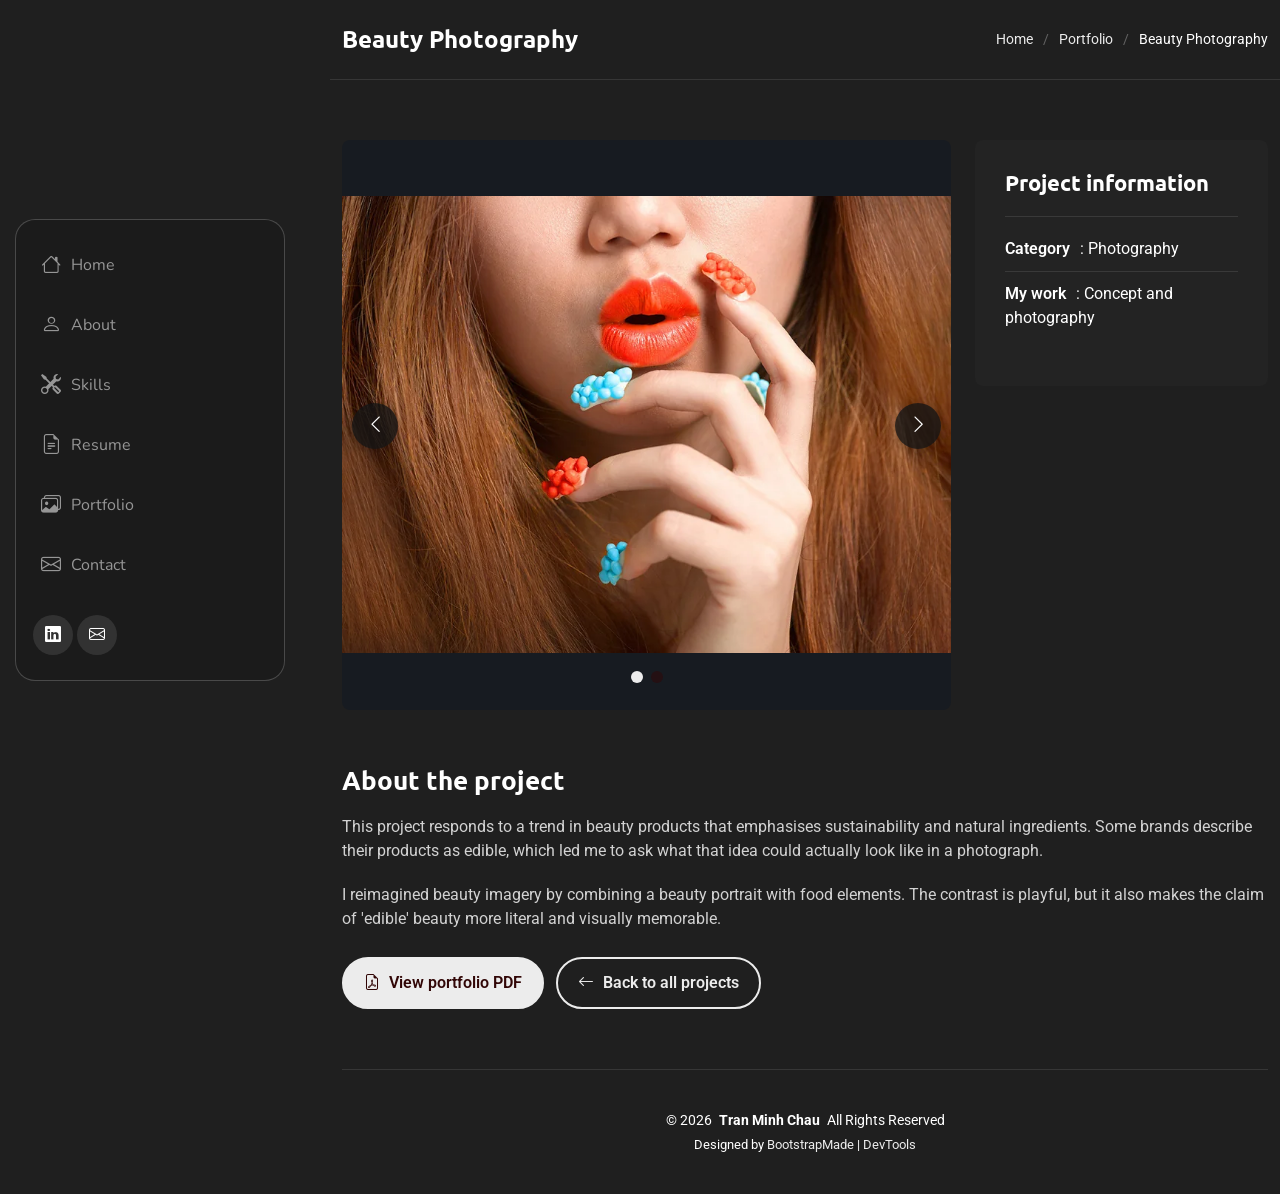
==== commit dae134e0: "o" ====
--- a/project-beauty-photography.html
+++ b/project-beauty-photography.html
@@ -1,3 +1,3 @@
 <!DOCTYPE html>
 
-<html lang="en"><head><meta charset="utf-8"/><meta content="width=device-width, initial-scale=1" name="viewport"/><meta charset="utf-8"/><meta content="width=device-width, initial-scale=1" name="viewport"/><meta content="Tran Minh Chau — multimedia specialist in video, audio, graphic design and photography." name="description"/><title>Beauty Photography | Tran Minh Chau</title><link href="assets/img/favicon-mc.svg" rel="icon" type="image/svg+xml"/><link href="https://fonts.googleapis.com" rel="preconnect"/><link crossorigin="" href="https://fonts.gstatic.com" rel="preconnect"/><link href="https://fonts.googleapis.com/css2?family=Roboto:wght@300;400;500;700&amp;family=Ubuntu:wght@400;500;700&amp;family=Nunito:wght@400;600;700;800&amp;display=swap" rel="stylesheet"/><link href="assets/vendor/bootstrap/css/bootstrap.min.css" rel="stylesheet"/><link href="assets/vendor/bootstrap-icons/bootstrap-icons.css" rel="stylesheet"/><link href="assets/vendor/aos/aos.css" rel="stylesheet"/><link href="assets/vendor/glightbox/css/glightbox.min.css" rel="stylesheet"/><link href="assets/vendor/swiper/swiper-bundle.min.css" rel="stylesheet"/><link href="assets/css/main.css" rel="stylesheet"/><style>.portfolio-details .portfolio-details-slider img{width:100%;height:min(62vw,570px);aspect-ratio:auto;object-fit:contain;background:#171b21}.portfolio-details .portfolio-info a{overflow-wrap:anywhere}.portfolio-details .project-video{position:relative;width:100%;aspect-ratio:16/9;border:0;border-radius:8px}.portfolio-details .project-actions{display:flex;flex-wrap:wrap;gap:12px;margin-top:26px}.portfolio-details .project-actions a{display:inline-flex;align-items:center;gap:9px;padding:12px 20px;border-radius:50px;border:2px solid var(--accent-color);font-weight:600}.portfolio-details .project-actions a:first-child{background:var(--accent-color);color:var(--contrast-color)}.portfolio-details .project-actions a:hover{transform:translateY(-2px)}.portfolio-details .portfolio-description{margin-top:30px}.portfolio-details .swiper-slide{text-align:center}.portfolio-details .swiper-pagination{position:relative;bottom:auto;margin-top:8px}.portfolio-details .portfolio-info h3{margin-bottom:10px}.page-title .breadcrumbs a{color:var(--accent-color)}</style><style>.portfolio-details .portfolio-details-slider .swiper-button-prev,.portfolio-details .portfolio-details-slider .swiper-button-next{width:46px;height:46px;border:0;border-radius:50%;background:rgba(20,20,20,.8);color:#fff;box-shadow:0 4px 16px rgba(0,0,0,.25);transition:background .2s ease,transform .2s ease}.portfolio-details .portfolio-details-slider .swiper-button-prev:hover,.portfolio-details .portfolio-details-slider .swiper-button-next:hover{background:var(--accent-color);color:var(--contrast-color);transform:scale(1.06)}.portfolio-details .portfolio-details-slider .swiper-button-prev:after,.portfolio-details .portfolio-details-slider .swiper-button-next:after{display:none}.portfolio-details .portfolio-details-slider .swiper-button-prev i,.portfolio-details .portfolio-details-slider .swiper-button-next i{font-size:1.2rem}.portfolio-details .portfolio-details-slider .swiper-button-prev:focus-visible,.portfolio-details .portfolio-details-slider .swiper-button-next:focus-visible{outline:3px solid var(--accent-color);outline-offset:3px}@media(max-width:575px){.portfolio-details .portfolio-details-slider .swiper-button-prev,.portfolio-details .portfolio-details-slider .swiper-button-next{width:38px;height:38px}}</style></head><body class="portfolio-details-page"><header class="header dark-background d-flex flex-column justify-content-center" id="header"><button aria-controls="navmenu" aria-expanded="false" aria-label="Open navigation menu" class="header-toggle d-xl-none bi bi-list" type="button"></button><div class="header-container d-flex flex-column align-items-start"><nav class="navmenu" id="navmenu"><ul><li><a href="index.html#hero"><i class="bi bi-house navicon"></i>Home</a></li><li><a href="index.html#about"><i class="bi bi-person navicon"></i>About</a></li><li><a href="index.html#skills"><i class="bi bi-tools navicon"></i>Skills</a></li><li><a href="index.html#resume"><i class="bi bi-file-earmark-text navicon"></i>Resume</a></li><li><a href="index.html#portfolio"><i class="bi bi-images navicon"></i>Portfolio</a></li><li><a href="index.html#contact"><i class="bi bi-envelope navicon"></i>Contact</a></li></ul></nav><div class="social-links text-center"><a aria-label="LinkedIn" href="https://www.linkedin.com/in/minh-chau-tran-593051b8" rel="noopener noreferrer" target="_blank"><i class="bi bi-linkedin"></i></a><a aria-label="Email" href="mailto:helentranmc@gmail.com"><i class="bi bi-envelope"></i></a></div></div></header><main class="main"><div class="page-title dark-background"><div class="container d-lg-flex justify-content-between align-items-center"><h1 class="mb-2 mb-lg-0">Beauty Photography</h1><nav aria-label="Breadcrumb" class="breadcrumbs"><ol><li><a href="index.html">Home</a></li><li><a href="index.html#portfolio">Portfolio</a></li><li class="current">Beauty Photography</li></ol></nav></div></div><section class="portfolio-details section" id="portfolio-details"><div class="container" data-aos="fade-up"><div class="row gy-4"><div class="col-lg-8"><div class="portfolio-details-slider swiper init-swiper"><script class="swiper-config" type="application/json">{"loop":true,"speed":650,"slidesPerView":1,"pagination":{"el":".swiper-pagination","type":"bullets","clickable":true},"autoplay":{"delay":4500,"disableOnInteraction":false,"pauseOnMouseEnter":true},"navigation":{"nextEl":".swiper-button-next","prevEl":".swiper-button-prev"}}</script><div class="swiper-wrapper align-items-center"><div class="swiper-slide"><img alt="Beauty Photography image 1" loading="lazy" src="assets/img/projects/details/beauty-1.webp"/></div><div class="swiper-slide"><img alt="Beauty Photography image 2" loading="lazy" src="assets/img/projects/details/beauty-2.webp"/></div></div><div class="swiper-pagination"></div><button aria-label="Previous image" class="swiper-button-prev" type="button"><i class="bi bi-chevron-left"></i></button><button aria-label="Next image" class="swiper-button-next" type="button"><i class="bi bi-chevron-right"></i></button></div></div><div class="col-lg-4"><div class="portfolio-info" data-aos="fade-left" data-aos-delay="150"><h3>Project information</h3><ul><li><strong>Category</strong>: Photography</li><li><strong>My work</strong>: Concept and photography</li></ul></div></div><div class="col-lg-12"><div class="portfolio-description" data-aos="fade-up"><h2>About the project</h2><p>This project responds to a trend in beauty products that emphasises sustainability and natural ingredients. Some brands describe their products as edible, which led me to ask what that idea could actually look like in a photograph.</p><p>I reimagined beauty imagery by combining a beauty portrait with food elements. The contrast is playful, but it also makes the claim of 'edible' beauty more literal and visually memorable.</p><div class="project-actions"><a href="https://canva.link/1own71dlj150bth" rel="noopener noreferrer" target="_blank"><i class="bi bi-box-arrow-up-right"></i>View full portfolio</a><a href="index.html#portfolio"><i class="bi bi-arrow-left"></i>Back to all projects</a></div></div></div></div></div></section></main><footer class="footer position-relative" id="footer"><div class="container"><div class="copyright text-center"><p>© <span id="year"></span> <strong class="px-1 sitename">Tran Minh Chau</strong> <span>All Rights Reserved</span></p></div><div class="credits">Designed by <a href="https://bootstrapmade.com/" rel="noopener noreferrer" target="_blank">BootstrapMade</a> | <a href="https://bootstrapmade.com/tools/" rel="noopener noreferrer" target="_blank">DevTools</a></div></div></footer><a class="scroll-top d-flex align-items-center justify-content-center" href="#" id="scroll-top"><i class="bi bi-arrow-up-short"></i></a><div id="preloader"></div><script src="assets/vendor/bootstrap/js/bootstrap.bundle.min.js"></script><script src="assets/vendor/aos/aos.js"></script><script src="assets/vendor/typed.js/typed.umd.js"></script><script src="assets/vendor/purecounter/purecounter_vanilla.js"></script><script src="assets/vendor/waypoints/noframework.waypoints.js"></script><script src="assets/vendor/glightbox/js/glightbox.min.js"></script><script src="assets/vendor/imagesloaded/imagesloaded.pkgd.min.js"></script><script src="assets/vendor/isotope-layout/isotope.pkgd.min.js"></script><script src="assets/vendor/swiper/swiper-bundle.min.js"></script><script src="assets/js/main.js"></script><script>document.getElementById('year').textContent=new Date().getFullYear()</script></body></html>+<html lang="en"><head><meta charset="utf-8"/><meta content="width=device-width, initial-scale=1" name="viewport"/><meta charset="utf-8"/><meta content="width=device-width, initial-scale=1" name="viewport"/><meta content="Tran Minh Chau — multimedia specialist in video, audio, graphic design and photography." name="description"/><title>Beauty Photography | Tran Minh Chau</title><link href="assets/img/favicon-mc.svg" rel="icon" type="image/svg+xml"/><link href="https://fonts.googleapis.com" rel="preconnect"/><link crossorigin="" href="https://fonts.gstatic.com" rel="preconnect"/><link href="https://fonts.googleapis.com/css2?family=Roboto:wght@300;400;500;700&amp;family=Ubuntu:wght@400;500;700&amp;family=Nunito:wght@400;600;700;800&amp;display=swap" rel="stylesheet"/><link href="assets/vendor/bootstrap/css/bootstrap.min.css" rel="stylesheet"/><link href="assets/vendor/bootstrap-icons/bootstrap-icons.css" rel="stylesheet"/><link href="assets/vendor/aos/aos.css" rel="stylesheet"/><link href="assets/vendor/glightbox/css/glightbox.min.css" rel="stylesheet"/><link href="assets/vendor/swiper/swiper-bundle.min.css" rel="stylesheet"/><link href="assets/css/main.css" rel="stylesheet"/><style>.portfolio-details .portfolio-details-slider img{width:100%;height:min(62vw,570px);aspect-ratio:auto;object-fit:contain;background:#171b21}.portfolio-details .portfolio-info a{overflow-wrap:anywhere}.portfolio-details .project-video{position:relative;width:100%;aspect-ratio:16/9;border:0;border-radius:8px}.portfolio-details .project-actions{display:flex;flex-wrap:wrap;gap:12px;margin-top:26px}.portfolio-details .project-actions a{display:inline-flex;align-items:center;gap:9px;padding:12px 20px;border-radius:50px;border:2px solid var(--accent-color);font-weight:600}.portfolio-details .project-actions a:first-child{background:var(--accent-color);color:var(--contrast-color)}.portfolio-details .project-actions a:hover{transform:translateY(-2px)}.portfolio-details .portfolio-description{margin-top:30px}.portfolio-details .swiper-slide{text-align:center}.portfolio-details .swiper-pagination{position:relative;bottom:auto;margin-top:8px}.portfolio-details .portfolio-info h3{margin-bottom:10px}.page-title .breadcrumbs a{color:var(--accent-color)}</style><style>.portfolio-details .portfolio-details-slider .swiper-button-prev,.portfolio-details .portfolio-details-slider .swiper-button-next{width:46px;height:46px;border:0;border-radius:50%;background:rgba(20,20,20,.8);color:#fff;box-shadow:0 4px 16px rgba(0,0,0,.25);transition:background .2s ease,transform .2s ease}.portfolio-details .portfolio-details-slider .swiper-button-prev:hover,.portfolio-details .portfolio-details-slider .swiper-button-next:hover{background:var(--accent-color);color:var(--contrast-color);transform:scale(1.06)}.portfolio-details .portfolio-details-slider .swiper-button-prev:after,.portfolio-details .portfolio-details-slider .swiper-button-next:after{display:none}.portfolio-details .portfolio-details-slider .swiper-button-prev i,.portfolio-details .portfolio-details-slider .swiper-button-next i{font-size:1.2rem}.portfolio-details .portfolio-details-slider .swiper-button-prev:focus-visible,.portfolio-details .portfolio-details-slider .swiper-button-next:focus-visible{outline:3px solid var(--accent-color);outline-offset:3px}@media(max-width:575px){.portfolio-details .portfolio-details-slider .swiper-button-prev,.portfolio-details .portfolio-details-slider .swiper-button-next{width:38px;height:38px}}</style></head><body class="portfolio-details-page"><header class="header dark-background d-flex flex-column justify-content-center" id="header"><button aria-controls="navmenu" aria-expanded="false" aria-label="Open navigation menu" class="header-toggle d-xl-none bi bi-list" type="button"></button><div class="header-container d-flex flex-column align-items-start"><nav class="navmenu" id="navmenu"><ul><li><a href="index.html#hero"><i class="bi bi-house navicon"></i>Home</a></li><li><a href="index.html#about"><i class="bi bi-person navicon"></i>About</a></li><li><a href="index.html#skills"><i class="bi bi-tools navicon"></i>Skills</a></li><li><a href="index.html#resume"><i class="bi bi-file-earmark-text navicon"></i>Resume</a></li><li><a href="index.html#portfolio"><i class="bi bi-images navicon"></i>Portfolio</a></li><li><a href="index.html#contact"><i class="bi bi-envelope navicon"></i>Contact</a></li></ul></nav><div class="social-links text-center"><a aria-label="LinkedIn" href="https://www.linkedin.com/in/minh-chau-tran-593051b8" rel="noopener noreferrer" target="_blank"><i class="bi bi-linkedin"></i></a><a aria-label="Email" href="mailto:helentranmc@gmail.com"><i class="bi bi-envelope"></i></a></div></div></header><main class="main"><div class="page-title dark-background"><div class="container d-lg-flex justify-content-between align-items-center"><h1 class="mb-2 mb-lg-0">Beauty Photography</h1><nav aria-label="Breadcrumb" class="breadcrumbs"><ol><li><a href="index.html">Home</a></li><li><a href="index.html#portfolio">Portfolio</a></li><li class="current">Beauty Photography</li></ol></nav></div></div><section class="portfolio-details section" id="portfolio-details"><div class="container" data-aos="fade-up"><div class="row gy-4"><div class="col-lg-8"><div class="portfolio-details-slider swiper init-swiper"><script class="swiper-config" type="application/json">{"loop":true,"speed":650,"slidesPerView":1,"pagination":{"el":".swiper-pagination","type":"bullets","clickable":true},"autoplay":{"delay":4500,"disableOnInteraction":false,"pauseOnMouseEnter":true},"navigation":{"nextEl":".swiper-button-next","prevEl":".swiper-button-prev"}}</script><div class="swiper-wrapper align-items-center"><div class="swiper-slide"><img alt="Beauty Photography image 1" loading="lazy" src="assets/img/projects/details/beauty-1.webp"/></div><div class="swiper-slide"><img alt="Beauty Photography image 2" loading="lazy" src="assets/img/projects/details/beauty-2.webp"/></div></div><div class="swiper-pagination"></div><button aria-label="Previous image" class="swiper-button-prev" type="button"><i class="bi bi-chevron-left"></i></button><button aria-label="Next image" class="swiper-button-next" type="button"><i class="bi bi-chevron-right"></i></button></div></div><div class="col-lg-4"><div class="portfolio-info" data-aos="fade-left" data-aos-delay="150"><h3>Project information</h3><ul><li><strong>Category</strong>: Photography</li><li><strong>My work</strong>: Concept and photography</li></ul></div></div><div class="col-lg-12"><div class="portfolio-description" data-aos="fade-up"><h2>About the project</h2><p>This project responds to a trend in beauty products that emphasises sustainability and natural ingredients. Some brands describe their products as edible, which led me to ask what that idea could actually look like in a photograph.</p><p>I reimagined beauty imagery by combining a beauty portrait with food elements. The contrast is playful, but it also makes the claim of 'edible' beauty more literal and visually memorable.</p><div class="project-actions"><a href="assets/docs/Tran-Minh-Chau-Portfolio.pdf" rel="noopener noreferrer" target="_blank"><i class="bi bi-file-earmark-pdf"></i>View portfolio PDF</a><a href="index.html#portfolio"><i class="bi bi-arrow-left"></i>Back to all projects</a></div></div></div></div></div></section></main><footer class="footer position-relative" id="footer"><div class="container"><div class="copyright text-center"><p>© <span id="year"></span> <strong class="px-1 sitename">Tran Minh Chau</strong> <span>All Rights Reserved</span></p></div><div class="credits">Designed by <a href="https://bootstrapmade.com/" rel="noopener noreferrer" target="_blank">BootstrapMade</a> | <a href="https://bootstrapmade.com/tools/" rel="noopener noreferrer" target="_blank">DevTools</a></div></div></footer><a class="scroll-top d-flex align-items-center justify-content-center" href="#" id="scroll-top"><i class="bi bi-arrow-up-short"></i></a><div id="preloader"></div><script src="assets/vendor/bootstrap/js/bootstrap.bundle.min.js"></script><script src="assets/vendor/aos/aos.js"></script><script src="assets/vendor/typed.js/typed.umd.js"></script><script src="assets/vendor/purecounter/purecounter_vanilla.js"></script><script src="assets/vendor/waypoints/noframework.waypoints.js"></script><script src="assets/vendor/glightbox/js/glightbox.min.js"></script><script src="assets/vendor/imagesloaded/imagesloaded.pkgd.min.js"></script><script src="assets/vendor/isotope-layout/isotope.pkgd.min.js"></script><script src="assets/vendor/swiper/swiper-bundle.min.js"></script><script src="assets/js/main.js"></script><script>document.getElementById('year').textContent=new Date().getFullYear()</script></body></html>
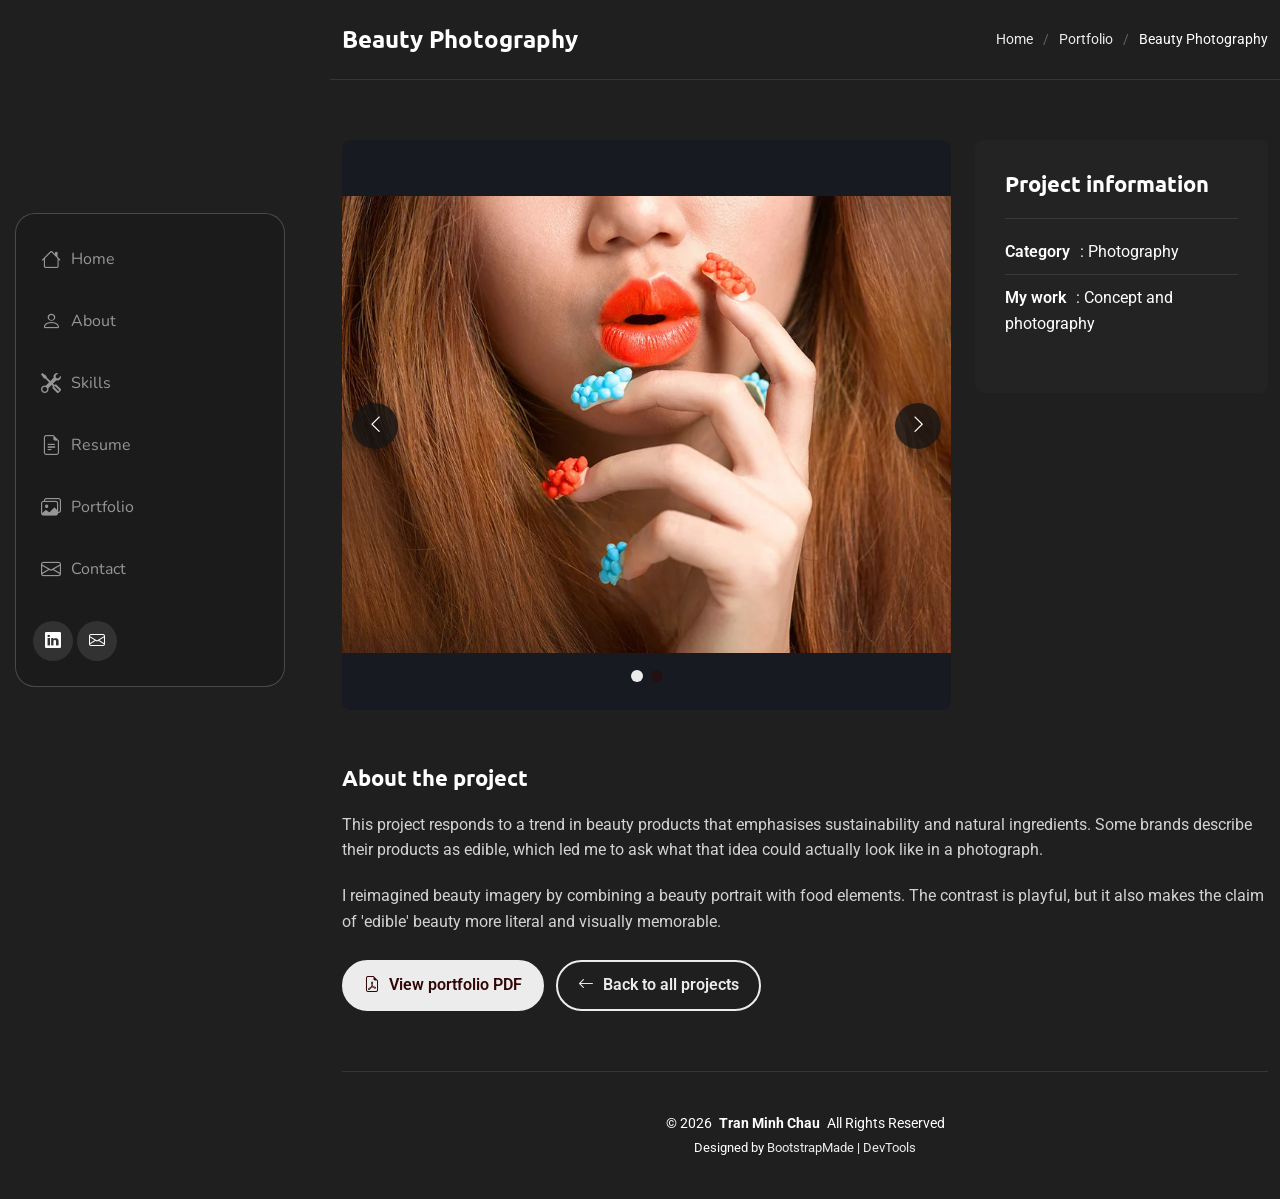
==== commit c1ac747c: "l" ====
--- a/project-beauty-photography.html
+++ b/project-beauty-photography.html
@@ -1,3 +1,3 @@
 <!DOCTYPE html>
 
-<html lang="en"><head><meta charset="utf-8"/><meta content="width=device-width, initial-scale=1" name="viewport"/><meta charset="utf-8"/><meta content="width=device-width, initial-scale=1" name="viewport"/><meta content="Tran Minh Chau — multimedia specialist in video, audio, graphic design and photography." name="description"/><title>Beauty Photography | Tran Minh Chau</title><link href="assets/img/favicon-mc.svg" rel="icon" type="image/svg+xml"/><link href="https://fonts.googleapis.com" rel="preconnect"/><link crossorigin="" href="https://fonts.gstatic.com" rel="preconnect"/><link href="https://fonts.googleapis.com/css2?family=Roboto:wght@300;400;500;700&amp;family=Ubuntu:wght@400;500;700&amp;family=Nunito:wght@400;600;700;800&amp;display=swap" rel="stylesheet"/><link href="assets/vendor/bootstrap/css/bootstrap.min.css" rel="stylesheet"/><link href="assets/vendor/bootstrap-icons/bootstrap-icons.css" rel="stylesheet"/><link href="assets/vendor/aos/aos.css" rel="stylesheet"/><link href="assets/vendor/glightbox/css/glightbox.min.css" rel="stylesheet"/><link href="assets/vendor/swiper/swiper-bundle.min.css" rel="stylesheet"/><link href="assets/css/main.css" rel="stylesheet"/><style>.portfolio-details .portfolio-details-slider img{width:100%;height:min(62vw,570px);aspect-ratio:auto;object-fit:contain;background:#171b21}.portfolio-details .portfolio-info a{overflow-wrap:anywhere}.portfolio-details .project-video{position:relative;width:100%;aspect-ratio:16/9;border:0;border-radius:8px}.portfolio-details .project-actions{display:flex;flex-wrap:wrap;gap:12px;margin-top:26px}.portfolio-details .project-actions a{display:inline-flex;align-items:center;gap:9px;padding:12px 20px;border-radius:50px;border:2px solid var(--accent-color);font-weight:600}.portfolio-details .project-actions a:first-child{background:var(--accent-color);color:var(--contrast-color)}.portfolio-details .project-actions a:hover{transform:translateY(-2px)}.portfolio-details .portfolio-description{margin-top:30px}.portfolio-details .swiper-slide{text-align:center}.portfolio-details .swiper-pagination{position:relative;bottom:auto;margin-top:8px}.portfolio-details .portfolio-info h3{margin-bottom:10px}.page-title .breadcrumbs a{color:var(--accent-color)}</style><style>.portfolio-details .portfolio-details-slider .swiper-button-prev,.portfolio-details .portfolio-details-slider .swiper-button-next{width:46px;height:46px;border:0;border-radius:50%;background:rgba(20,20,20,.8);color:#fff;box-shadow:0 4px 16px rgba(0,0,0,.25);transition:background .2s ease,transform .2s ease}.portfolio-details .portfolio-details-slider .swiper-button-prev:hover,.portfolio-details .portfolio-details-slider .swiper-button-next:hover{background:var(--accent-color);color:var(--contrast-color);transform:scale(1.06)}.portfolio-details .portfolio-details-slider .swiper-button-prev:after,.portfolio-details .portfolio-details-slider .swiper-button-next:after{display:none}.portfolio-details .portfolio-details-slider .swiper-button-prev i,.portfolio-details .portfolio-details-slider .swiper-button-next i{font-size:1.2rem}.portfolio-details .portfolio-details-slider .swiper-button-prev:focus-visible,.portfolio-details .portfolio-details-slider .swiper-button-next:focus-visible{outline:3px solid var(--accent-color);outline-offset:3px}@media(max-width:575px){.portfolio-details .portfolio-details-slider .swiper-button-prev,.portfolio-details .portfolio-details-slider .swiper-button-next{width:38px;height:38px}}</style></head><body class="portfolio-details-page"><header class="header dark-background d-flex flex-column justify-content-center" id="header"><button aria-controls="navmenu" aria-expanded="false" aria-label="Open navigation menu" class="header-toggle d-xl-none bi bi-list" type="button"></button><div class="header-container d-flex flex-column align-items-start"><nav class="navmenu" id="navmenu"><ul><li><a href="index.html#hero"><i class="bi bi-house navicon"></i>Home</a></li><li><a href="index.html#about"><i class="bi bi-person navicon"></i>About</a></li><li><a href="index.html#skills"><i class="bi bi-tools navicon"></i>Skills</a></li><li><a href="index.html#resume"><i class="bi bi-file-earmark-text navicon"></i>Resume</a></li><li><a href="index.html#portfolio"><i class="bi bi-images navicon"></i>Portfolio</a></li><li><a href="index.html#contact"><i class="bi bi-envelope navicon"></i>Contact</a></li></ul></nav><div class="social-links text-center"><a aria-label="LinkedIn" href="https://www.linkedin.com/in/minh-chau-tran-593051b8" rel="noopener noreferrer" target="_blank"><i class="bi bi-linkedin"></i></a><a aria-label="Email" href="mailto:helentranmc@gmail.com"><i class="bi bi-envelope"></i></a></div></div></header><main class="main"><div class="page-title dark-background"><div class="container d-lg-flex justify-content-between align-items-center"><h1 class="mb-2 mb-lg-0">Beauty Photography</h1><nav aria-label="Breadcrumb" class="breadcrumbs"><ol><li><a href="index.html">Home</a></li><li><a href="index.html#portfolio">Portfolio</a></li><li class="current">Beauty Photography</li></ol></nav></div></div><section class="portfolio-details section" id="portfolio-details"><div class="container" data-aos="fade-up"><div class="row gy-4"><div class="col-lg-8"><div class="portfolio-details-slider swiper init-swiper"><script class="swiper-config" type="application/json">{"loop":true,"speed":650,"slidesPerView":1,"pagination":{"el":".swiper-pagination","type":"bullets","clickable":true},"autoplay":{"delay":4500,"disableOnInteraction":false,"pauseOnMouseEnter":true},"navigation":{"nextEl":".swiper-button-next","prevEl":".swiper-button-prev"}}</script><div class="swiper-wrapper align-items-center"><div class="swiper-slide"><img alt="Beauty Photography image 1" loading="lazy" src="assets/img/projects/details/beauty-1.webp"/></div><div class="swiper-slide"><img alt="Beauty Photography image 2" loading="lazy" src="assets/img/projects/details/beauty-2.webp"/></div></div><div class="swiper-pagination"></div><button aria-label="Previous image" class="swiper-button-prev" type="button"><i class="bi bi-chevron-left"></i></button><button aria-label="Next image" class="swiper-button-next" type="button"><i class="bi bi-chevron-right"></i></button></div></div><div class="col-lg-4"><div class="portfolio-info" data-aos="fade-left" data-aos-delay="150"><h3>Project information</h3><ul><li><strong>Category</strong>: Photography</li><li><strong>My work</strong>: Concept and photography</li></ul></div></div><div class="col-lg-12"><div class="portfolio-description" data-aos="fade-up"><h2>About the project</h2><p>This project responds to a trend in beauty products that emphasises sustainability and natural ingredients. Some brands describe their products as edible, which led me to ask what that idea could actually look like in a photograph.</p><p>I reimagined beauty imagery by combining a beauty portrait with food elements. The contrast is playful, but it also makes the claim of 'edible' beauty more literal and visually memorable.</p><div class="project-actions"><a href="assets/docs/Tran-Minh-Chau-Portfolio.pdf" rel="noopener noreferrer" target="_blank"><i class="bi bi-file-earmark-pdf"></i>View portfolio PDF</a><a href="index.html#portfolio"><i class="bi bi-arrow-left"></i>Back to all projects</a></div></div></div></div></div></section></main><footer class="footer position-relative" id="footer"><div class="container"><div class="copyright text-center"><p>© <span id="year"></span> <strong class="px-1 sitename">Tran Minh Chau</strong> <span>All Rights Reserved</span></p></div><div class="credits">Designed by <a href="https://bootstrapmade.com/" rel="noopener noreferrer" target="_blank">BootstrapMade</a> | <a href="https://bootstrapmade.com/tools/" rel="noopener noreferrer" target="_blank">DevTools</a></div></div></footer><a class="scroll-top d-flex align-items-center justify-content-center" href="#" id="scroll-top"><i class="bi bi-arrow-up-short"></i></a><div id="preloader"></div><script src="assets/vendor/bootstrap/js/bootstrap.bundle.min.js"></script><script src="assets/vendor/aos/aos.js"></script><script src="assets/vendor/typed.js/typed.umd.js"></script><script src="assets/vendor/purecounter/purecounter_vanilla.js"></script><script src="assets/vendor/waypoints/noframework.waypoints.js"></script><script src="assets/vendor/glightbox/js/glightbox.min.js"></script><script src="assets/vendor/imagesloaded/imagesloaded.pkgd.min.js"></script><script src="assets/vendor/isotope-layout/isotope.pkgd.min.js"></script><script src="assets/vendor/swiper/swiper-bundle.min.js"></script><script src="assets/js/main.js"></script><script>document.getElementById('year').textContent=new Date().getFullYear()</script></body></html>+<html lang="en"><head><meta charset="utf-8"/><meta content="width=device-width, initial-scale=1" name="viewport"/><meta charset="utf-8"/><meta content="width=device-width, initial-scale=1" name="viewport"/><meta content="Tran Minh Chau — multimedia specialist in video, audio, graphic design and photography." name="description"/><title>Beauty Photography | Tran Minh Chau</title><link href="assets/img/favicon-mc.svg" rel="icon" type="image/svg+xml"/><link href="https://fonts.googleapis.com" rel="preconnect"/><link crossorigin="" href="https://fonts.gstatic.com" rel="preconnect"/><link href="https://fonts.googleapis.com/css2?family=Roboto:wght@300;400;500;700&amp;family=Ubuntu:wght@400;500;700&amp;family=Nunito:wght@400;600;700;800&amp;display=swap" rel="stylesheet"/><link href="assets/vendor/bootstrap/css/bootstrap.min.css" rel="stylesheet"/><link href="assets/vendor/bootstrap-icons/bootstrap-icons.css" rel="stylesheet"/><link href="assets/vendor/aos/aos.css" rel="stylesheet"/><link href="assets/vendor/glightbox/css/glightbox.min.css" rel="stylesheet"/><link href="assets/vendor/swiper/swiper-bundle.min.css" rel="stylesheet"/><link href="assets/css/main.css" rel="stylesheet"/><style>.portfolio-details .portfolio-details-slider img{width:100%;height:min(62vw,570px);aspect-ratio:auto;object-fit:contain;background:#171b21}.portfolio-details .portfolio-info a{overflow-wrap:anywhere}.portfolio-details .project-video{position:relative;width:100%;aspect-ratio:16/9;border:0;border-radius:8px}.portfolio-details .project-actions{display:flex;flex-wrap:wrap;gap:12px;margin-top:26px}.portfolio-details .project-actions a{display:inline-flex;align-items:center;gap:9px;padding:12px 20px;border-radius:50px;border:2px solid var(--accent-color);font-weight:600}.portfolio-details .project-actions a:first-child{background:var(--accent-color);color:var(--contrast-color)}.portfolio-details .project-actions a:hover{transform:translateY(-2px)}.portfolio-details .portfolio-description{margin-top:30px}.portfolio-details .swiper-slide{text-align:center}.portfolio-details .swiper-pagination{position:relative;bottom:auto;margin-top:8px}.portfolio-details .portfolio-info h3{margin-bottom:10px}.page-title .breadcrumbs a{color:var(--accent-color)}</style><style>.portfolio-details .portfolio-details-slider .swiper-button-prev,.portfolio-details .portfolio-details-slider .swiper-button-next{width:46px;height:46px;border:0;border-radius:50%;background:rgba(20,20,20,.8);color:#fff;box-shadow:0 4px 16px rgba(0,0,0,.25);transition:background .2s ease,transform .2s ease}.portfolio-details .portfolio-details-slider .swiper-button-prev:hover,.portfolio-details .portfolio-details-slider .swiper-button-next:hover{background:var(--accent-color);color:var(--contrast-color);transform:scale(1.06)}.portfolio-details .portfolio-details-slider .swiper-button-prev:after,.portfolio-details .portfolio-details-slider .swiper-button-next:after{display:none}.portfolio-details .portfolio-details-slider .swiper-button-prev i,.portfolio-details .portfolio-details-slider .swiper-button-next i{font-size:1.2rem}.portfolio-details .portfolio-details-slider .swiper-button-prev:focus-visible,.portfolio-details .portfolio-details-slider .swiper-button-next:focus-visible{outline:3px solid var(--accent-color);outline-offset:3px}@media(max-width:575px){.portfolio-details .portfolio-details-slider .swiper-button-prev,.portfolio-details .portfolio-details-slider .swiper-button-next{width:38px;height:38px}}</style><link href="assets/css/typography.css" rel="stylesheet"/></head><body class="portfolio-details-page"><header class="header dark-background d-flex flex-column justify-content-center" id="header"><button aria-controls="navmenu" aria-expanded="false" aria-label="Open navigation menu" class="header-toggle d-xl-none bi bi-list" type="button"></button><div class="header-container d-flex flex-column align-items-start"><nav class="navmenu" id="navmenu"><ul><li><a href="index.html#hero"><i class="bi bi-house navicon"></i>Home</a></li><li><a href="index.html#about"><i class="bi bi-person navicon"></i>About</a></li><li><a href="index.html#skills"><i class="bi bi-tools navicon"></i>Skills</a></li><li><a href="index.html#resume"><i class="bi bi-file-earmark-text navicon"></i>Resume</a></li><li><a href="index.html#portfolio"><i class="bi bi-images navicon"></i>Portfolio</a></li><li><a href="index.html#contact"><i class="bi bi-envelope navicon"></i>Contact</a></li></ul></nav><div class="social-links text-center"><a aria-label="LinkedIn" href="https://www.linkedin.com/in/minh-chau-tran-593051b8" rel="noopener noreferrer" target="_blank"><i class="bi bi-linkedin"></i></a><a aria-label="Email" href="mailto:helentranmc@gmail.com"><i class="bi bi-envelope"></i></a></div></div></header><main class="main"><div class="page-title dark-background"><div class="container d-lg-flex justify-content-between align-items-center"><h1 class="mb-2 mb-lg-0">Beauty Photography</h1><nav aria-label="Breadcrumb" class="breadcrumbs"><ol><li><a href="index.html">Home</a></li><li><a href="index.html#portfolio">Portfolio</a></li><li class="current">Beauty Photography</li></ol></nav></div></div><section class="portfolio-details section" id="portfolio-details"><div class="container" data-aos="fade-up"><div class="row gy-4"><div class="col-lg-8"><div class="portfolio-details-slider swiper init-swiper"><script class="swiper-config" type="application/json">{"loop":true,"speed":650,"slidesPerView":1,"pagination":{"el":".swiper-pagination","type":"bullets","clickable":true},"autoplay":{"delay":4500,"disableOnInteraction":false,"pauseOnMouseEnter":true},"navigation":{"nextEl":".swiper-button-next","prevEl":".swiper-button-prev"}}</script><div class="swiper-wrapper align-items-center"><div class="swiper-slide"><img alt="Beauty Photography image 1" loading="lazy" src="assets/img/projects/details/beauty-1.webp"/></div><div class="swiper-slide"><img alt="Beauty Photography image 2" loading="lazy" src="assets/img/projects/details/beauty-2.webp"/></div></div><div class="swiper-pagination"></div><button aria-label="Previous image" class="swiper-button-prev" type="button"><i class="bi bi-chevron-left"></i></button><button aria-label="Next image" class="swiper-button-next" type="button"><i class="bi bi-chevron-right"></i></button></div></div><div class="col-lg-4"><div class="portfolio-info" data-aos="fade-left" data-aos-delay="150"><h3>Project information</h3><ul><li><strong>Category</strong>: Photography</li><li><strong>My work</strong>: Concept and photography</li></ul></div></div><div class="col-lg-12"><div class="portfolio-description" data-aos="fade-up"><h2>About the project</h2><p>This project responds to a trend in beauty products that emphasises sustainability and natural ingredients. Some brands describe their products as edible, which led me to ask what that idea could actually look like in a photograph.</p><p>I reimagined beauty imagery by combining a beauty portrait with food elements. The contrast is playful, but it also makes the claim of 'edible' beauty more literal and visually memorable.</p><div class="project-actions"><a href="assets/docs/Tran-Minh-Chau-Portfolio.pdf" rel="noopener noreferrer" target="_blank"><i class="bi bi-file-earmark-pdf"></i>View portfolio PDF</a><a href="index.html#portfolio"><i class="bi bi-arrow-left"></i>Back to all projects</a></div></div></div></div></div></section></main><footer class="footer position-relative" id="footer"><div class="container"><div class="copyright text-center"><p>© <span id="year"></span> <strong class="px-1 sitename">Tran Minh Chau</strong> <span>All Rights Reserved</span></p></div><div class="credits">Designed by <a href="https://bootstrapmade.com/" rel="noopener noreferrer" target="_blank">BootstrapMade</a> | <a href="https://bootstrapmade.com/tools/" rel="noopener noreferrer" target="_blank">DevTools</a></div></div></footer><a class="scroll-top d-flex align-items-center justify-content-center" href="#" id="scroll-top"><i class="bi bi-arrow-up-short"></i></a><div id="preloader"></div><script src="assets/vendor/bootstrap/js/bootstrap.bundle.min.js"></script><script src="assets/vendor/aos/aos.js"></script><script src="assets/vendor/typed.js/typed.umd.js"></script><script src="assets/vendor/purecounter/purecounter_vanilla.js"></script><script src="assets/vendor/waypoints/noframework.waypoints.js"></script><script src="assets/vendor/glightbox/js/glightbox.min.js"></script><script src="assets/vendor/imagesloaded/imagesloaded.pkgd.min.js"></script><script src="assets/vendor/isotope-layout/isotope.pkgd.min.js"></script><script src="assets/vendor/swiper/swiper-bundle.min.js"></script><script src="assets/js/main.js"></script><script>document.getElementById('year').textContent=new Date().getFullYear()</script></body></html>
--- a/assets/css/typography.css
+++ b/assets/css/typography.css
@@ -0,0 +1,66 @@
+/* Shared type scale for the resume and portfolio pages. */
+:root {
+  --type-body: 1rem;
+  --type-small: 0.875rem;
+  --type-card-title: 1.25rem;
+  --type-subheading: 1.35rem;
+  --type-section-title: 2rem;
+}
+
+body.index-page,
+body.portfolio-details-page {
+  font-size: var(--type-body);
+  line-height: 1.6;
+}
+
+.section-title h2 {
+  font-size: var(--type-section-title);
+  line-height: 1.2;
+}
+
+.section-title p,
+.portfolio .portfolio-project-copy p,
+.skills .skill-box p,
+.stats .stats-item p,
+.contact .info-item .content p,
+.contact .contact-invite span,
+.portfolio-details .portfolio-description p,
+.portfolio-details .portfolio-info li {
+  font-size: var(--type-body);
+  line-height: 1.6;
+}
+
+.portfolio .portfolio-project-copy h3 {
+  font-size: var(--type-card-title);
+  line-height: 1.3;
+}
+
+.portfolio-details .media-heading,
+.portfolio-details .project-video-block h2,
+.portfolio-details .project-info-heading,
+.portfolio-details .portfolio-info h3,
+.portfolio-details .portfolio-description > h2 {
+  font-size: var(--type-subheading);
+  line-height: 1.3;
+  font-weight: 700;
+}
+
+.portfolio-details .project-actions a,
+.section-title .document-actions .btn,
+.contact .contact-form .btn {
+  font-size: var(--type-body);
+  line-height: 1.4;
+}
+
+.portfolio-details .video-direct-link,
+.portfolio .portfolio-info .category,
+.resume .resume-tags span {
+  font-size: var(--type-small);
+  line-height: 1.5;
+}
+
+@media (max-width: 575px) {
+  .section-title h2 {
+    font-size: 1.75rem;
+  }
+}
